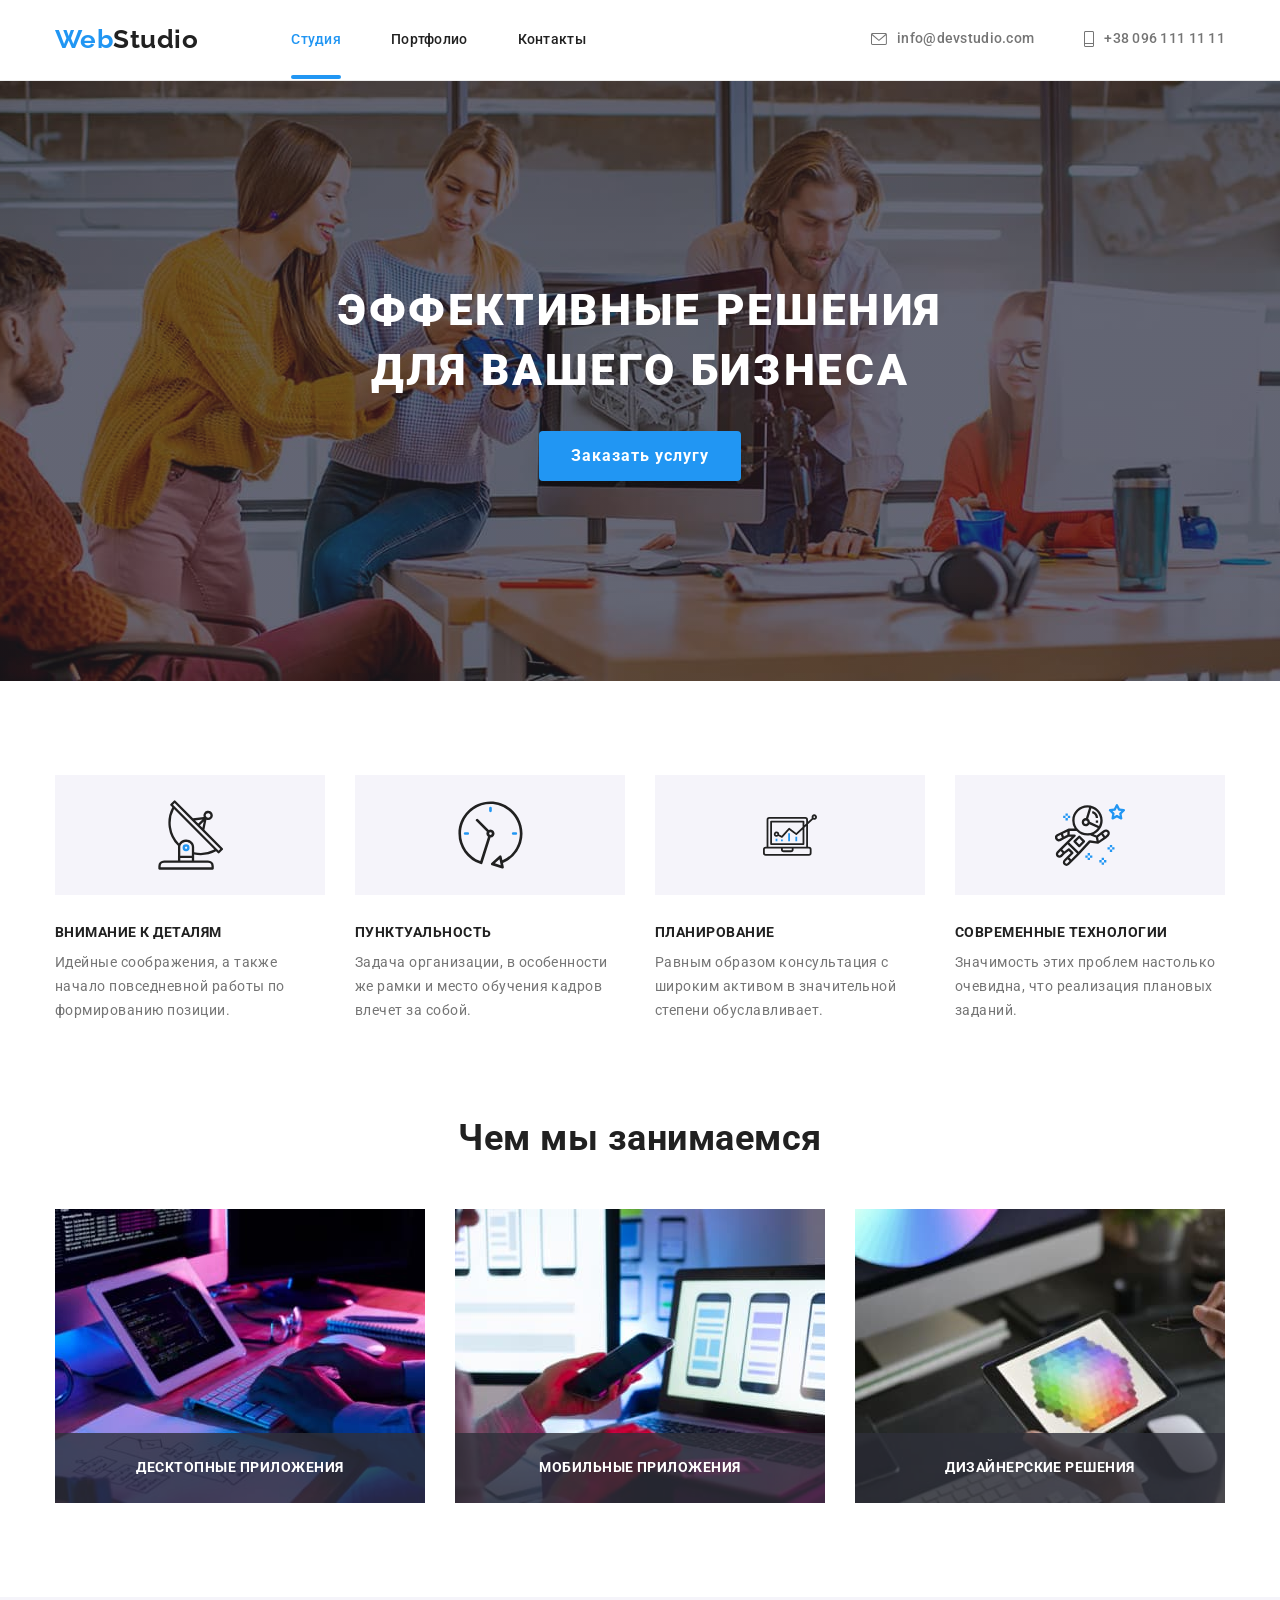
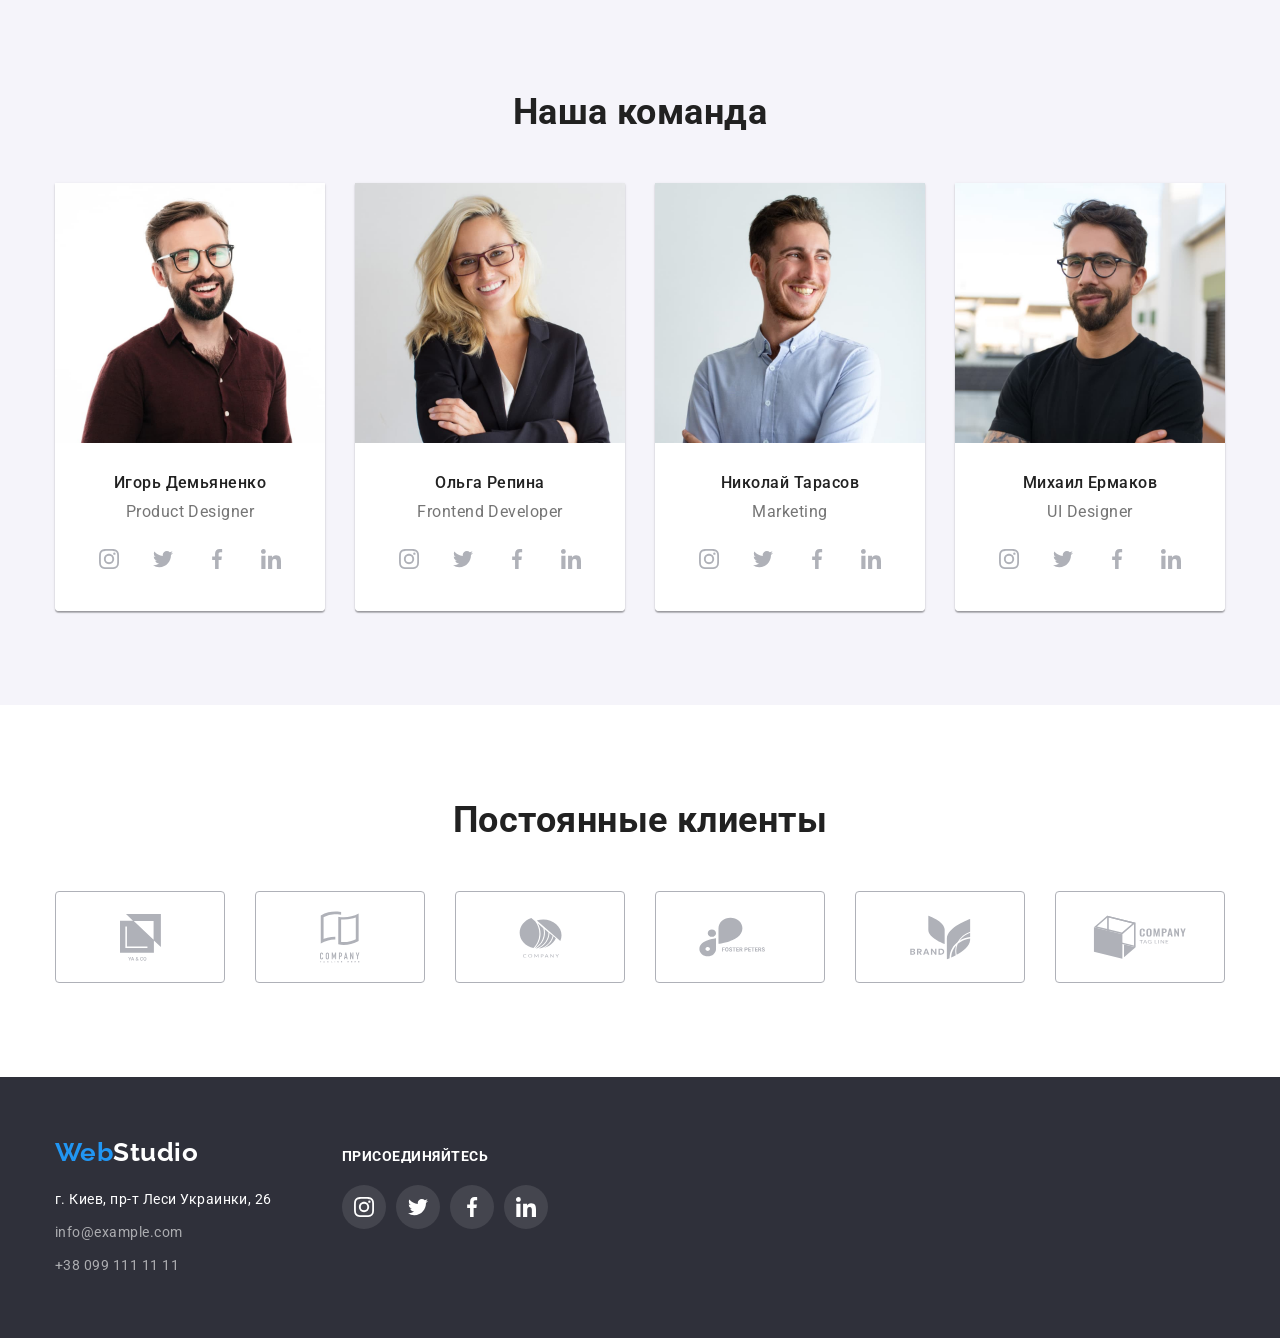
==== index.html @ 45df515e "copy" ====
<!DOCTYPE html>
<html lang="ru">

<head>
    <meta charset="UTF-8" />
    <meta http-equiv="X-UA-Compatible" content="IE=edge" />
    <meta name="viewport" content="width=device-width, initial-scale=1.0" />
    <title>Web Studio</title>
    <link rel="stylesheet" href="https://cdnjs.cloudflare.com/ajax/libs/modern-normalize/1.1.0/modern-normalize.min.css" integrity="sha512-wpPYUAdjBVSE4KJnH1VR1HeZfpl1ub8YT/NKx4PuQ5NmX2tKuGu6U/JRp5y+Y8XG2tV+wKQpNHVUX03MfMFn9Q==" crossorigin="anonymous" referrerpolicy="no-referrer"
    />
    <link href="https://fonts.googleapis.com/css2?family=Raleway:wght@700&family=Roboto:wght@400;500;700;900&display=swap" rel="stylesheet" />
    <link rel="stylesheet" href="./css/styles.css" />
</head>

<body>
    <header class="header">
        <div class="container">
            <nav class="header-site-nav">
                <a href="/" class="header-logo">
                    <spun class="logo-web">Web</spun>Studio </a>
                <ul class="list">
                    <li><a href="./index.html" class="link current">Студия</a></li>
                    <li><a href="./portfolio.html" class="link">Портфолио</a></li>
                    <li><a href="" class="link">Контакты</a></li>
                </ul>
            </nav>
            <ul class="header-contact list">
                <li class="item">
                    <a href="mailto:info@devstudio.com" class="link one">
                        <svg class="icon-envelope current-color">
                <use href="./images/symbol-defs.svg#icon-envelope"></use>
              </svg> info@devstudio.com
                    </a>
                </li>
                <li class="item">
                    <a href="tel:+380961111111" class="link">
                        <svg class="icon-vector current-color">
                <use href="./images/symbol-defs.svg#icon-vector"></use>
              </svg> +38 096 111 11 11</a>
                </li>
            </ul>
        </div>
    </header>
    <main>
        <section class="hero">
            <div class="container">
                <h1 class="hero-title">
                    Эффективные решения<br /> для вашего бизнеса
                </h1>
                <button type="button" class="hero-button button" data-modal-open>Заказать услугу</button>
            </div>
            <div class="backdrop is-hidden" data-modal>
                <div class="modal-window">
                    <button type="button" class="btn-modal" data-modal-close>
              <svg class="icon-close-black" width="18" height="18">
                <use href="./images/symbol-defs.svg#icon-close-black"></use>
              </svg>
            </button>
                </div>
            </div>
        </section>
        <section class="features section">
            <div class="container">
                <h2 class="hidden">Особенности</h2>
                <ul class="features-set list">
                    <li class="item item-antenna">
                        <div class="icon-container">
                            <svg class="icon-antenna" width="65" height="70">
                  <use href="./images/symbol-defs.svg#icon-antenna"></use>
                </svg>
                        </div>
                        <h3 class="features-title">Внимание к деталям</h3>
                        <p class="features-text">
                            Идейные соображения, а также начало повседневной работы по формированию позиции.
                        </p>
                    </li>
                    <li class="item item-clock">
                        <div class="icon-container">
                            <svg class="icon-clock" width="67" height="70">
                  <use href="./images/symbol-defs.svg#icon-clock"></use>
                </svg>
                        </div>
                        <h3 class="features-title">Пунктуальность</h3>
                        <p class="features-text">
                            Задача организации, в особенности же рамки и место обучения кадров влечет за собой.
                        </p>
                    </li>
                    <li class="item item-diagram">
                        <div class="icon-container">
                            <svg class="icon-diagram" width="70" height="54">
                  <use href="./images/symbol-defs.svg#icon-diagram"></use>
                </svg>
                        </div>
                        <h3 class="features-title">Планирование</h3>
                        <p class="features-text">
                            Равным образом консультация с широким активом в значительной степени обуславливает.
                        </p>
                    </li>
                    <li class="item item-astronaut">
                        <div class="icon-container">
                            <svg class="icon-astronaut" width="70" height="70">
                  <use href="./images/symbol-defs.svg#icon-astronaut"></use>
                </svg>
                        </div>
                        <h3 class="features-title">Современные технологии</h3>
                        <p class="features-text">
                            Значимость этих проблем настолько очевидна, что реализация плановых заданий.
                        </p>
                    </li>
                </ul>
            </div>
        </section>
        <section class="work section">
            <div class="container">
                <h2 class="work-title title">Чем мы занимаемся</h2>
                <ul class="list">
                    <li class="item">
                        <div class="image-wrapper">
                            <img src="./images/programer-working.jpg" width="370" height="294" alt="Программист разрабатывает ПО" />
                            <div class="work-text-wrapper">
                                <p class="work-text">Десктопные приложения</p>
                            </div>
                        </div>
                    </li>
                    <li class="item">
                        <div class="image-wrapper">
                            <img src="./images/developing-application-smartphones.jpg" width="370" height="294" alt="разработка интерфейса для телефона" />
                            <div class="work-text-wrapper">
                                <p class="work-text">Мобильные приложения</p>
                            </div>
                        </div>
                    </li>
                    <li class="item">
                        <div class="image-wrapper">
                            <img src="./images/web-design.jpg" width="370" height="294" alt="разработка креативного дизайна" />
                            <div class="work-text-wrapper">
                                <p class="work-text">Дизайнерские решения</p>
                            </div>
                        </div>
                    </li>
                </ul>
            </div>
        </section>
        <section class="team section">
            <div class="container">
                <h2 class="team-title title">Наша команда</h2>
                <ul class="team-set list">
                    <li class="card">
                        <img src="./images/igor-demynenko.jpg" alt="фотография Игоря Демьяненко" width="270" height="260" />
                        <div class="card-content">
                            <h3 class="team-name">Игорь Демьяненко</h3>
                            <p class="team-text" lang="en">Product Designer</p>
                            <ul class="social-links">
                                <li class="item">
                                    <a class="link" href=""><svg class="icon-instagram soc-icon">
                        <use href="./images/symbol-defs.svg#icon-instagram"></use></svg
                    ></a>
                                </li>
                                <li class="item">
                                    <a class="link" href=""><svg class="icon-twitter soc-icon">
                        <use href="./images/symbol-defs.svg#icon-twitter"></use></svg
                    ></a>
                                </li>
                                <li class="item">
                                    <a class="link" href=""><svg class="icon-facebook soc-icon">
                        <use href="./images/symbol-defs.svg#icon-facebook"></use></svg
                    ></a>
                                </li>
                                <li class="item">
                                    <a class="link" href=""><svg class="icon-linkedin soc-icon">
                        <use href="./images/symbol-defs.svg#icon-linkedin"></use></svg
                    ></a>
                                </li>
                            </ul>
                        </div>
                    </li>
                    <li class="card">
                        <img src="./images/olga-repina.jpg" alt="фотография Ольги Репиной" width="270" height="260" />
                        <div class="card-content">
                            <h3 class="team-name">Ольга Репина</h3>
                            <p class="team-text" lang="en">Frontend Developer</p>
                            <ul class="social-links">
                                <li class="item">
                                    <a class="link" href=""><svg class="icon-instagram soc-icon">
                        <use href="./images/symbol-defs.svg#icon-instagram"></use></svg
                    ></a>
                                </li>
                                <li class="item">
                                    <a class="link" href=""><svg class="icon-twitter soc-icon">
                        <use href="./images/symbol-defs.svg#icon-twitter"></use></svg
                    ></a>
                                </li>
                                <li class="item">
                                    <a class="link" href=""><svg class="icon-facebook soc-icon">
                        <use href="./images/symbol-defs.svg#icon-facebook"></use></svg
                    ></a>
                                </li>
                                <li class="item">
                                    <a class="link" href=""><svg class="icon-linkedin soc-icon">
                        <use href="./images/symbol-defs.svg#icon-linkedin"></use></svg
                    ></a>
                                </li>
                            </ul>
                        </div>
                    </li>
                    <li class="card">
                        <img src="./images/nikolay-tarasov.jpg" alt="фотография Николая Тарасова" width="270" height="260" />
                        <div class="card-content">
                            <h3 class="team-name">Николай Тарасов</h3>
                            <p class="team-text" lang="en">Marketing</p>
                            <ul class="social-links">
                                <li class="item">
                                    <a class="link" href=""><svg class="icon-instagram soc-icon">
                        <use href="./images/symbol-defs.svg#icon-instagram"></use></svg
                    ></a>
                                </li>
                                <li class="item">
                                    <a class="link" href=""><svg class="icon-twitter soc-icon">
                        <use href="./images/symbol-defs.svg#icon-twitter"></use></svg
                    ></a>
                                </li>
                                <li class="item">
                                    <a class="link" href=""><svg class="icon-facebook soc-icon">
                        <use href="./images/symbol-defs.svg#icon-facebook"></use></svg
                    ></a>
                                </li>
                                <li class="item">
                                    <a class="link" href=""><svg class="icon-linkedin soc-icon">
                        <use href="./images/symbol-defs.svg#icon-linkedin"></use></svg
                    ></a>
                                </li>
                            </ul>
                        </div>
                    </li>
                    <li class="card">
                        <img src="./images/mixail-ermakov.jpg" alt="фотография Михаила Ермакова" width="270" height="260" />
                        <div class="card-content">
                            <h3 class="team-name">Михаил Ермаков</h3>
                            <p class="team-text" lang="en">UI Designer</p>
                            <ul class="social-links">
                                <li class="item">
                                    <a class="link" href=""><svg class="icon-instagram soc-icon">
                        <use href="./images/symbol-defs.svg#icon-instagram"></use></svg
                    ></a>
                                </li>
                                <li class="item">
                                    <a class="link" href=""><svg class="icon-twitter soc-icon">
                        <use href="./images/symbol-defs.svg#icon-twitter"></use></svg
                    ></a>
                                </li>
                                <li class="item">
                                    <a class="link" href=""><svg class="icon-facebook soc-icon">
                        <use href="./images/symbol-defs.svg#icon-facebook"></use></svg
                    ></a>
                                </li>
                                <li class="item">
                                    <a class="link" href=""><svg class="icon-linkedin soc-icon">
                        <use href="./images/symbol-defs.svg#icon-linkedin"></use></svg
                    ></a>
                                </li>
                            </ul>
                        </div>
                    </li>
                </ul>
            </div>
        </section>
        <section class="clients section">
            <div class="container">
                <h2 class="clients-title title">Постоянные клиенты</h2>

                <ul class="clients-list list">
                    <li class="client">
                        <a href="" class="link">
                            <svg class="icon-union current-color" width="41" height="47">
                  <use href="./images/symbol-defs.svg#icon-union"></use>
                </svg>
                        </a>
                    </li>
                    <li class="client">
                        <a href="" class="link">
                            <svg class="icon-company1 current-color" width="40" height="52">
                  <use href="./images/symbol-defs.svg#icon-company1"></use>
                </svg>
                        </a>
                    </li>
                    <li class="client">
                        <a href="" class="link">
                            <svg class="icon-company2 current-color" width="43" height="41">
                  <use href="./images/symbol-defs.svg#icon-company2"></use>
                </svg>
                        </a>
                    </li>
                    <li class="client">
                        <a href="" class="link">
                            <svg class="icon-foster current-color" width="84" height="40">
                  <use href="./images/symbol-defs.svg#icon-foster"></use>
                </svg>
                        </a>
                    </li>
                    <li class="client">
                        <a href="" class="link">
                            <svg class="icon-brand current-color" width="63" height="45">
                  <use href="./images/symbol-defs.svg#icon-brand"></use>
                </svg>
                        </a>
                    </li>
                    <li class="client">
                        <a href="" class="link">
                            <svg class="icon-company3 current-color" width="94" height="44">
                  <use href="./images/symbol-defs.svg#icon-company3"></use>
                </svg>
                        </a>
                    </li>
                </ul>
            </div>
        </section>
    </main>
    <footer class="footer">
        <div class="container">
            <div class="address-container">
                <a href="/" class="logo">
                    <spun class="logo-web">Web</spun>Studio </a>
                <address class="footer-contact">
            <spun class="text">г. Киев, пр-т Леси Украинки, 26</spun><br />
            <a href="mailto:info@example.com" class="first link">info@example.com</a><br />
            <a href="tel:+380961111111" class="link">+38 099 111 11 11</a>
          </address>
            </div>
            <div class="social">
                <p class="social-text">присоединяйтесь</p>
                <ul class="social-links">
                    <li class="item">
                        <a class="link color" href=""><svg class="icon-instagram soc-icon">
                  <use href="./images/symbol-defs.svg#icon-instagram"></use></svg
              ></a>
                    </li>
                    <li class="item">
                        <a class="link color" href=""><svg class="icon-twitter soc-icon">
                  <use href="./images/symbol-defs.svg#icon-twitter"></use></svg
              ></a>
                    </li>
                    <li class="item">
                        <a class="link color" href=""><svg class="icon-facebook soc-icon">
                  <use href="./images/symbol-defs.svg#icon-facebook"></use></svg
              ></a>
                    </li>
                    <li class="item">
                        <a class="link color" href=""><svg class="icon-linkedin soc-icon">
                  <use href="./images/symbol-defs.svg#icon-linkedin"></use></svg
              ></a>
                    </li>
                </ul>
            </div>
        </div>
    </footer>
    <script src="./js/modal.js"></script>
</body>

</html>
---- css/styles.css ----
:root {
    --main-text-color: #757575;
    --secondary-text-color: #212121;
    --title-text-color: #212121;
    --accent-color: #2196f3;
    --button-section-bg: #f5f4fa;
    --white-active-color: #ffffff;
    --fotter-hero-bg: #2f303a;
    --card-set-gap: 30px;
}

h1,
h2,
h3,
h4,
h5,
h6 {
    color: var(--title-text-color);
    margin-top: 0;
    margin-bottom: 0;
}

p {
    margin-top: 0;
    margin-bottom: 0;
}

.hidden {
    position: absolute;
    clip: rect(0 0 0 0);
    width: 1px;
    height: 1px;
    margin: -1px;
}

img {
    display: block;
    max-width: 100%;
    height: auto;
}

body {
    color: var(--main-text-color);
    font-family: 'Roboto', sans-serif;
    letter-spacing: 0.03em;
}

.list {
    list-style: none;
    margin-top: 0;
    margin-bottom: 0;
    padding-left: 0;
}

.container {
    width: 1200px;
    padding-left: 15px;
    padding-right: 15px;
    margin: 0 auto;
}


/* ----------------MODAL WINDOW---------------------------- */

.backdrop {
    position: fixed;
    top: 0;
    left: 0;
    width: 100%;
    height: 100%;
    background-color: rgba(0, 0, 0, 0.2);
}

.backdrop.is-hidden {
    opacity: 0;
    pointer-events: none;
    transition: opacity 250ms cubic-bezier(0.4, 0, 0.2, 1);
}

.backdrop.is-hidden .modal-window {
    position: absolute;
    opacity: 0;
    top: 50%;
    left: 50%;
    transform: translate(-50%, -100%);
}

.modal-window {
    position: absolute;
    top: 50%;
    left: 50%;
    transform: translate(-50%, -50%);
    width: 528px;
    height: 581px;
    background-color: #ffffff;
    transition: opacity 250ms cubic-bezier(0.4, 0, 0.2, 1), transform 250ms cubic-bezier(0.4, 0, 0.2, 1);
}

.btn-modal {
    display: flex;
    justify-content: center;
    align-items: center;
    top: 8px;
    right: 8px;
    position: absolute;
    width: 30px;
    height: 30px;
    border-radius: 50%;
    border: 1px solid rgba(0, 0, 0, 0.1);
    background: #ffffff;
    cursor: pointer;
}


/* -----------------------END MODAL WINDOW------------------ */


/*------------- components -----------------------*/

.title {
    margin-bottom: 50px;
    font-weight: 700;
    font-size: 36px;
    line-height: 1.17;
    text-align: center;
}

.section {
    padding-top: 94px;
    padding-bottom: 94px;
}

.current-color {
    fill: currentColor;
}

.soc-icon {
    width: 20px;
    height: 20px;
    fill: currentColor;
}


/*------------ END components--------------------------- */


/* -----header----------------------------- */

.header {
    border-bottom: 1px solid #ececec;
    padding-top: 24px;
    padding-bottom: 25px;
}

.header .container {
    display: flex;
    justify-content: space-between;
    align-items: center;
}

.header-site-nav {
    display: flex;
    align-items: center;
}

.header-site-nav .list,
.header-contact.list {
    display: flex;
    align-items: center;
}

.header-site-nav .header-logo {
    color: var(--title-text-color);
    font-family: 'Raleway', sans-serif;
    font-size: 26px;
    line-height: 1.19;
    font-weight: 700;
    text-decoration: none;
    margin-right: 43px;
}

.logo-web {
    color: var(--accent-color);
}

.header-site-nav .link {
    position: relative;
    color: var(--secondary-text-color);
    font-weight: 500;
    font-size: 14px;
    line-height: 1.14;
    letter-spacing: 0.02em;
    text-decoration: none;
    margin-left: 50px;
    transition: color 250ms cubic-bezier(0.4, 0, 0.2, 1);
}

.header-site-nav .link:hover,
.header-site-nav .link:focus {
    color: var(--accent-color);
}

.header-site-nav .link.current {
    color: var(--accent-color);
}

.link.current::after {
    content: '';
    display: block;
    position: absolute;
    left: 0%;
    bottom: 0;
    width: 100%;
    height: 4px;
    background-color: #2196f3;
    border-radius: 2px;
    transform: translateY(32px);
}

.header-contact .link {
    display: flex;
    align-items: center;
    color: inherit;
    font-weight: 500;
    font-size: 14px;
    line-height: 1.14;
    letter-spacing: 0.02em;
    text-decoration: none;
    transition: color 250ms cubic-bezier(0.4, 0, 0.2, 1);
}

.header-contact .link.one {
    margin-right: 50px;
}

.header-contact .item {
    display: flex;
    align-items: center;
    color: var(--main-text-color);
}

.header-contact .link:hover,
.header-contact .link:focus {
    color: var(--accent-color);
}

.icon-envelope {
    margin-right: 10px;
    fill: currentColor;
    width: 16px;
    height: 12px;
}

.icon-vector {
    margin-right: 10px;
    fill: currentColor;
    width: 10px;
    height: 16px;
}


/* -----------------Hero----------------------------------- */

.hero {
    max-width: 1600px;
    height: 600px;
    background-color: var(--fotter-hero-bg);
    background-image: linear-gradient(rgba(47, 48, 58, 0.4), rgba(47, 48, 58, 0.4)), url('../images/hero/comands.jpg');
    background-size: cover, cover;
    background-position: center, center;
    background-repeat: no-repeat, no-repeat;
    text-align: center;
    padding-top: 200px;
    padding-bottom: 200px;
    margin: 0 auto;
}

.hero-button {
    min-width: 200px;
    padding: 10px 32px;
    box-shadow: 0px 4px 4px rgba(0, 0, 0, 0.15);
    border-radius: 4px;
    font-family: inherit;
    color: var(--white-active-color);
    font-weight: 700;
    font-size: 16px;
    line-height: 1.87;
    text-align: center;
    letter-spacing: 0.06em;
    background-color: var(--accent-color);
    transition: background-color 250ms cubic-bezier(0.4, 0, 0.2, 1);
    cursor: pointer;
    border: none;
}

.hero-button:hover {
    background-color: #188ce8;
}

.hero-title {
    font-weight: 900;
    font-size: 44px;
    line-height: 1.36;
    margin-bottom: 30px;
    letter-spacing: 0.06em;
    text-transform: uppercase;
    color: var(--white-active-color);
}


/* -----------------------Features------------------------- */

.features {
    padding-bottom: 47px;
}

.features-set {
    display: flex;
    flex-wrap: wrap;
    margin-left: calc(-1 * var(--card-set-gap));
    margin-top: calc(-1 * var(--card-set-gap));
}

.features-set .item {
    flex-basis: calc((100% - 4 * var(--card-set-gap)) / 4);
    margin-left: var(--card-set-gap);
    margin-top: var(--card-set-gap);
}

.features-set .icon-container {
    display: flex;
    justify-content: center;
    align-items: center;
    height: 120px;
    margin-bottom: 30px;
    background-color: var(--button-section-bg);
}

.features-title {
    font-weight: 700;
    font-size: 14px;
    line-height: 1.14;
    text-transform: uppercase;
    margin-bottom: 10px;
}

.features-text {
    font-size: 14px;
    line-height: 1.71;
}


/* -------------Work---------------------------------- */

.work {
    padding-top: 47px;
}

.work .list {
    display: flex;
    justify-content: space-between;
}

.image-wrapper {
    position: relative;
}

.work-text-wrapper {
    position: absolute;
    display: flex;
    align-items: center;
    left: 0px;
    bottom: 0px;
    width: 100%;
    height: 70px;
    background-color: rgba(47, 48, 58, 0.8);
}

.work-text {
    font-weight: 700;
    font-size: 14px;
    line-height: 1.14;
    text-transform: uppercase;
    width: 100%;
    color: var(--white-active-color);
    text-align: center;
}


/* -------------------------Team--------------------------- */

.team {
    text-align: center;
    background-color: var(--button-section-bg);
}

.team-set {
    display: flex;
    flex-wrap: wrap;
    margin-left: calc(-1 * var(--card-set-gap));
    margin-top: calc(-1 * var(--card-set-gap));
}

.team-set .card {
    flex-basis: calc((100% - 4 * var(--card-set-gap)) / 4);
    margin-left: var(--card-set-gap);
    margin-top: var(--card-set-gap);
    box-shadow: 0px 1px 3px rgba(0, 0, 0, 0.12), 0px 1px 1px rgba(0, 0, 0, 0.14), 0px 2px 1px rgba(0, 0, 0, 0.2);
    border-radius: 0px 0px 4px 4px;
    overflow: hidden;
}

.card-content {
    background-color: var(--white-active-color);
    padding-top: 30px;
    padding-bottom: 30px;
}

.team-name {
    font-weight: 500;
    font-size: 16px;
    line-height: 1.19;
    margin-bottom: 10px;
}

.team-text {
    font-size: 16px;
    line-height: 1.19;
}

.social-links {
    list-style: none;
    padding-left: 0;
    margin: 16px auto 0px auto;
    display: flex;
    justify-content: center;
}

.social-links .link {
    display: inline-flex;
    align-items: center;
    justify-content: center;
    text-decoration: none;
    color: #afb1b8;
    border-radius: 50%;
    width: 44px;
    height: 44px;
    transition: color 250ms cubic-bezier(0.4, 0, 0.2, 1), background-color 250ms cubic-bezier(0.4, 0, 0.2, 1);
}

.social-links .link:hover,
.social-links .link:focus {
    color: var(--white-active-color);
    background-color: var(--accent-color);
    border-radius: 50%;
}

.social-links .item:not(:last-child) {
    margin-right: 10px;
}


/* ---------------------Clients----------------------------- */

.clients-list {
    display: flex;
    flex-wrap: wrap;
    margin-left: calc(-1 * var(--card-set-gap));
    margin-top: calc(-1 * var(--card-set-gap));
}

.clients-list .client {
    flex-basis: calc((100% - 6 * var(--card-set-gap)) / 6);
    margin-left: var(--card-set-gap);
    margin-top: var(--card-set-gap);
    display: inline-flex;
    align-items: center;
    justify-content: center;
}

.clients-list .link {
    display: inline-flex;
    align-items: center;
    justify-content: center;
    border: 1px solid #afb1b8;
    border-radius: 4px;
    height: 92px;
    width: 170px;
    overflow: hidden;
    color: #afb1b8;
    transition: color 250ms cubic-bezier(0.4, 0, 0.2, 1), border 250ms cubic-bezier(0.4, 0, 0.2, 1);
}

.clients-list .link:hover,
.clients-list .link:focus {
    color: var(--accent-color);
    border: 1px solid var(--accent-color);
}


/* -------------------End CLients---------------------------- */


/*------------------Portfolio----------------------------- */

.portfolio .link {
    display: inline-block;
    text-decoration: none;
    transition: box-shadow 250ms cubic-bezier(0.4, 0, 0.2, 1);
}

.portfolio .link:hover,
.portfolio .link:focus {
    box-shadow: 0px 1px 1px rgba(0, 0, 0, 0.12), 0px 4px 4px rgba(0, 0, 0, 0.06), 1px 4px 6px rgba(0, 0, 0, 0.16);
}

.portfolio .list-button {
    display: flex;
    justify-content: center;
    margin-bottom: 50px;
}

.list-button .item:not(:first-child) {
    margin-left: 8px;
}

.portfolio-image-wrapper {
    position: relative;
    overflow: hidden;
}

.portfolio-text-wrapper {
    position: absolute;
    display: flex;
    align-items: center;
    left: 0px;
    bottom: 0px;
    width: 100%;
    height: 100%;
    padding: 63px 24px;
    font-size: 18px;
    line-height: 1.56;
    color: var(--white-active-color);
    background-color: rgba(33, 150, 243, 0.9);
    transform: translateY(100%);
    transition: transform 250ms cubic-bezier(0.4, 0, 0.2, 1);
}

.portfolio .link:hover .portfolio-text-wrapper,
.portfolio .link:focus .portfolio-text-wrapper {
    transform: translateY(0%);
}

.portfolio .list-card {
    display: flex;
    flex-wrap: wrap;
    margin-left: calc(-1 * var(--card-set-gap));
    margin-top: calc(-1 * var(--card-set-gap));
}

.list-card>.item {
    flex-basis: calc(100% / 3 - var(--card-set-gap));
    margin-left: var(--card-set-gap);
    margin-top: var(--card-set-gap);
}

.portfolio-button {
    min-width: 73px;
    padding: 6px 22px;
    color: var(--secondary-text-color);
    font-weight: 500;
    font-size: 16px;
    line-height: 1.62;
    text-align: center;
    background-color: var(--button-section-bg);
    border-radius: 4px;
    border: hidden;
    transition: box-shadow 250ms cubic-bezier(0.4, 0, 0.2, 1), color 250ms cubic-bezier(0.4, 0, 0.2, 1), background-color 250ms cubic-bezier(0.4, 0, 0.2, 1);
}

.portfolio-button:focus,
.portfolio-button:hover {
    color: var(--white-active-color);
    background-color: var(--accent-color);
    box-shadow: 0px 3px 1px rgba(0, 0, 0, 0.1), 0px 1px 2px rgba(0, 0, 0, 0.08), 0px 2px 2px rgba(0, 0, 0, 0.12);
}

.portfolio-content {
    padding: 20px 24px;
    border: 1px solid #eeeeee;
    border-top: hidden;
}

.portfolio-title {
    font-weight: 700;
    font-size: 18px;
    line-height: 2;
    letter-spacing: 0.06em;
    margin-bottom: 4px;
}

.portfolio-text {
    font-size: 16px;
    line-height: 1.87;
    color: var(--main-text-color);
}


/* ----------------------footer-------------- */

.footer {
    width: 100%;
    margin: 0 auto;
    background-color: var(--fotter-hero-bg);
    padding-top: 60px;
    padding-bottom: 60px;
    color: var(--white-active-color);
}

.footer .container {
    display: flex;
}

.footer .logo {
    display: inline-block;
    text-decoration: none;
    color: inherit;
    font-family: 'Raleway', sans-serif;
    font-size: 26px;
    line-height: 1.19;
    font-weight: 700;
    margin-bottom: 20px;
}

.footer-contact {
    font-style: normal;
    font-size: 14px;
    line-height: 1.71;
}

.footer .text {
    display: inline-block;
    margin-bottom: 9px;
}

.first.link {
    display: inline-block;
    margin-bottom: 9px;
}

.footer .link {
    color: inherit;
    opacity: 0.6;
    text-decoration: none;
    transition: color 250ms cubic-bezier(0.4, 0, 0.2, 1);
}

.footer .link:hover,
.footer .link:focus {
    color: var(--accent-color);
}

.social {
    margin-left: 70px;
    margin-top: 12px;
    color: var(--white-active-color);
}

.social-text {
    font-weight: 700;
    font-size: 14px;
    line-height: 1.14;
    text-transform: uppercase;
    margin-bottom: 20px;
}

.footer .link.color {
    opacity: 1;
    background-color: rgba(255, 255, 255, 0.1);
    transition: background-color 250ms cubic-bezier(0.4, 0, 0.2, 1);
}

.footer .link.color:hover,
.footer .link.color:focus {
    color: var(--white-active-color);
    background-color: var(--accent-color);
}
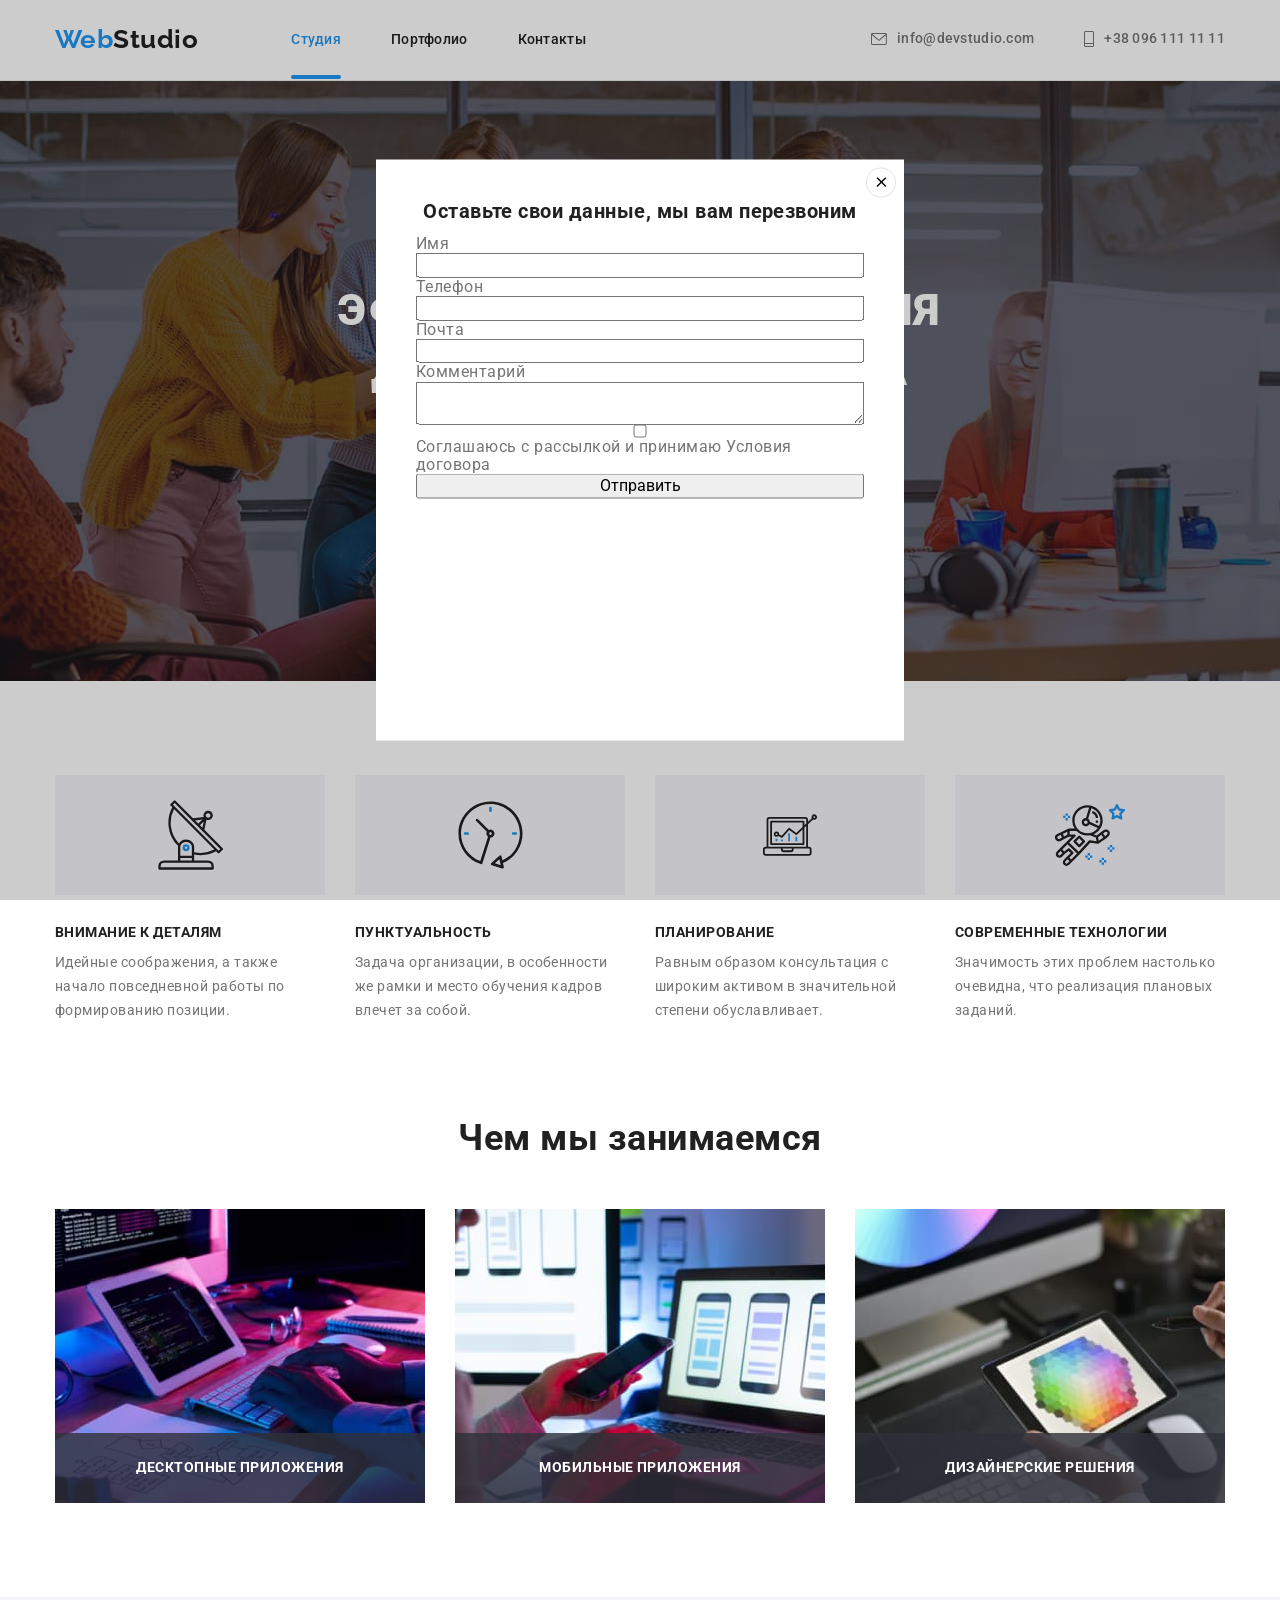
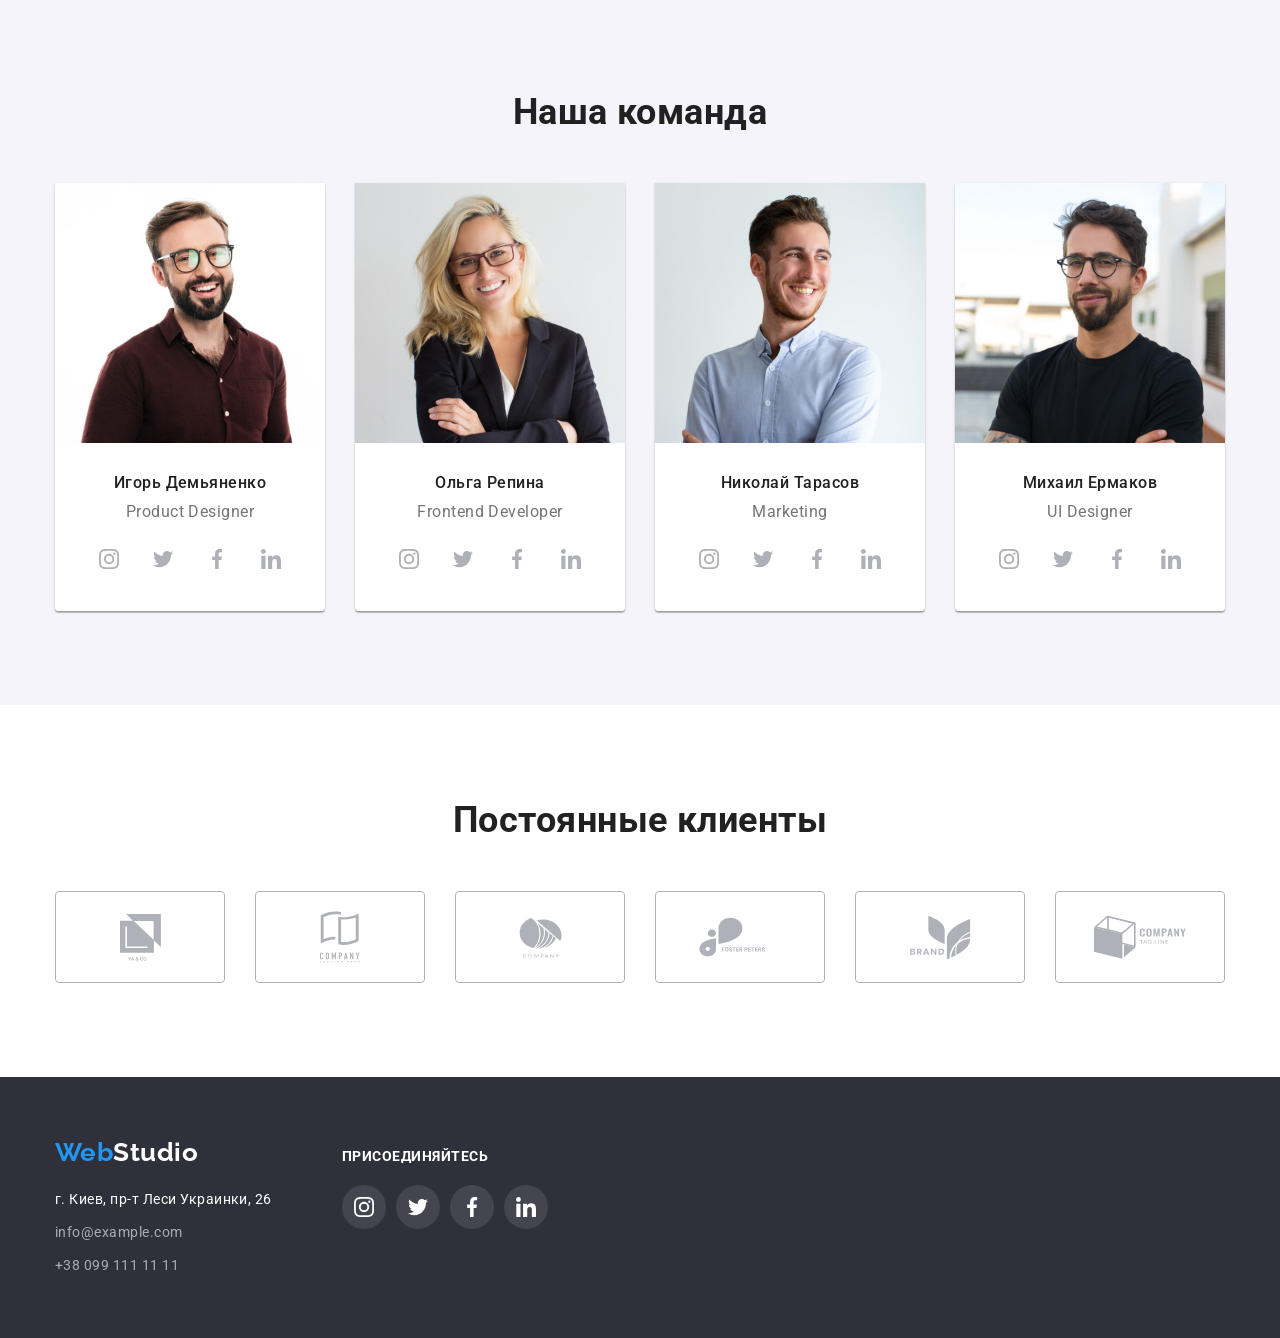
==== commit edd3168d: "form" ====
--- a/index.html
+++ b/index.html
@@ -49,15 +49,7 @@
                 </h1>
                 <button type="button" class="hero-button button" data-modal-open>Заказать услугу</button>
             </div>
-            <div class="backdrop is-hidden" data-modal>
-                <div class="modal-window">
-                    <button type="button" class="btn-modal" data-modal-close>
-              <svg class="icon-close-black" width="18" height="18">
-                <use href="./images/symbol-defs.svg#icon-close-black"></use>
-              </svg>
-            </button>
-                </div>
-            </div>
+            
         </section>
         <section class="features section">
             <div class="container">
@@ -353,7 +345,34 @@
             </div>
         </div>
     </footer>
-    <script src="./js/modal.js"></script>
+    <div class="backdrop " data-modal>
+        <div class="modal-window">
+            <button type="button" class="btn-modal" data-modal-close>
+                <svg class="icon-close-black" width="18" height="18">
+                    <use href="./images/symbol-defs.svg#icon-close-black"></use>
+                </svg>
+            </button>
+            <form class="modal-form">
+                <p class="modal-form-head">Оставьте свои данные, мы вам перезвоним</p>
+                <label class="modal-form-label" for="form-name">Имя</label>
+                <input calss="modal-form-input" type="text" name="username" id="form-name">
+                
+                <label class="modal-form-label" for="form-telephon">Телефон</label>
+                <input type="tel" name="telephon" id="form-telephon">
+                
+                <label class="modal-form-label" for="form-mail">Почта</label>
+                <input type="email" name="mail" id="form-mail">
+    
+                <label class="modal-form-label" for="form-comment">Комментарий</label>
+                <textarea type="textarea" name="comment" id="form-comment"></textarea>
+                <input type="checkbox" name="agreement" id="form-agreement">
+                <label class="modal-form-checkbox-label" for="form-agreement">Соглашаюсь с рассылкой и принимаю Условия договора</label>
+                <button type="submit">Отправить</button>
+            </form>
+        </div>
+    </div>
+</div>
+    <!-- <script src="./js/modal.js"></script> -->
 </body>
 
 </html>
--- a/css/styles.css
+++ b/css/styles.css
@@ -1,12 +1,12 @@
 :root {
-    --main-text-color: #757575;
-    --secondary-text-color: #212121;
-    --title-text-color: #212121;
-    --accent-color: #2196f3;
-    --button-section-bg: #f5f4fa;
-    --white-active-color: #ffffff;
-    --fotter-hero-bg: #2f303a;
-    --card-set-gap: 30px;
+  --main-text-color: #757575;
+  --secondary-text-color: #212121;
+  --title-text-color: #212121;
+  --accent-color: #2196f3;
+  --button-section-bg: #f5f4fa;
+  --white-active-color: #ffffff;
+  --fotter-hero-bg: #2f303a;
+  --card-set-gap: 30px;
 }
 
 h1,
@@ -15,673 +15,683 @@
 h4,
 h5,
 h6 {
-    color: var(--title-text-color);
-    margin-top: 0;
-    margin-bottom: 0;
+  color: var(--title-text-color);
+  margin-top: 0;
+  margin-bottom: 0;
 }
 
 p {
-    margin-top: 0;
-    margin-bottom: 0;
+  margin-top: 0;
+  margin-bottom: 0;
 }
 
 .hidden {
-    position: absolute;
-    clip: rect(0 0 0 0);
-    width: 1px;
-    height: 1px;
-    margin: -1px;
+  position: absolute;
+  clip: rect(0 0 0 0);
+  width: 1px;
+  height: 1px;
+  margin: -1px;
 }
 
 img {
-    display: block;
-    max-width: 100%;
-    height: auto;
+  display: block;
+  max-width: 100%;
+  height: auto;
 }
 
 body {
-    color: var(--main-text-color);
-    font-family: 'Roboto', sans-serif;
-    letter-spacing: 0.03em;
+  color: var(--main-text-color);
+  font-family: 'Roboto', sans-serif;
+  letter-spacing: 0.03em;
 }
 
 .list {
-    list-style: none;
-    margin-top: 0;
-    margin-bottom: 0;
-    padding-left: 0;
+  list-style: none;
+  margin-top: 0;
+  margin-bottom: 0;
+  padding-left: 0;
 }
 
 .container {
-    width: 1200px;
-    padding-left: 15px;
-    padding-right: 15px;
-    margin: 0 auto;
-}
-
+  width: 1200px;
+  padding-left: 15px;
+  padding-right: 15px;
+  margin: 0 auto;
+}
 
 /* ----------------MODAL WINDOW---------------------------- */
 
 .backdrop {
-    position: fixed;
-    top: 0;
-    left: 0;
-    width: 100%;
-    height: 100%;
-    background-color: rgba(0, 0, 0, 0.2);
+  position: fixed;
+  top: 0;
+  left: 0;
+  width: 100%;
+  height: 100%;
+  background-color: rgba(0, 0, 0, 0.2);
 }
 
 .backdrop.is-hidden {
-    opacity: 0;
-    pointer-events: none;
-    transition: opacity 250ms cubic-bezier(0.4, 0, 0.2, 1);
+  opacity: 0;
+  pointer-events: none;
+  transition: opacity 250ms cubic-bezier(0.4, 0, 0.2, 1);
 }
 
 .backdrop.is-hidden .modal-window {
-    position: absolute;
-    opacity: 0;
-    top: 50%;
-    left: 50%;
-    transform: translate(-50%, -100%);
+  position: absolute;
+
+  opacity: 0;
+  top: 50%;
+  left: 50%;
+  transform: translate(-50%, -100%);
 }
 
 .modal-window {
-    position: absolute;
-    top: 50%;
-    left: 50%;
-    transform: translate(-50%, -50%);
-    width: 528px;
-    height: 581px;
-    background-color: #ffffff;
-    transition: opacity 250ms cubic-bezier(0.4, 0, 0.2, 1), transform 250ms cubic-bezier(0.4, 0, 0.2, 1);
+  position: absolute;
+  top: 50%;
+  left: 50%;
+  transform: translate(-50%, -50%);
+  width: 528px;
+  height: 581px;
+  background-color: #ffffff;
+  transition: opacity 250ms cubic-bezier(0.4, 0, 0.2, 1),
+    transform 250ms cubic-bezier(0.4, 0, 0.2, 1);
 }
 
 .btn-modal {
-    display: flex;
-    justify-content: center;
-    align-items: center;
-    top: 8px;
-    right: 8px;
-    position: absolute;
-    width: 30px;
-    height: 30px;
-    border-radius: 50%;
-    border: 1px solid rgba(0, 0, 0, 0.1);
-    background: #ffffff;
-    cursor: pointer;
-}
-
+  display: flex;
+  justify-content: center;
+  align-items: center;
+  top: 8px;
+  right: 8px;
+  position: absolute;
+  width: 30px;
+  height: 30px;
+  border-radius: 50%;
+  border: 1px solid rgba(0, 0, 0, 0.1);
+  background: #ffffff;
+  cursor: pointer;
+}
+
+.modal-form {
+  display: flex;
+  flex-direction: column;
+  margin: 40px;
+}
+
+.modal-form-head {
+  font-weight: 700;
+  font-size: 20px;
+  line-height: 1.15;
+  text-align: center;
+  margin-bottom: 12px;
+  color: var(--secondary-text-color);
+}
 
 /* -----------------------END MODAL WINDOW------------------ */
 
-
 /*------------- components -----------------------*/
 
 .title {
-    margin-bottom: 50px;
-    font-weight: 700;
-    font-size: 36px;
-    line-height: 1.17;
-    text-align: center;
+  margin-bottom: 50px;
+  font-weight: 700;
+  font-size: 36px;
+  line-height: 1.17;
+  text-align: center;
 }
 
 .section {
-    padding-top: 94px;
-    padding-bottom: 94px;
+  padding-top: 94px;
+  padding-bottom: 94px;
 }
 
 .current-color {
-    fill: currentColor;
+  fill: currentColor;
 }
 
 .soc-icon {
-    width: 20px;
-    height: 20px;
-    fill: currentColor;
-}
-
+  width: 20px;
+  height: 20px;
+  fill: currentColor;
+}
 
 /*------------ END components--------------------------- */
 
-
 /* -----header----------------------------- */
 
 .header {
-    border-bottom: 1px solid #ececec;
-    padding-top: 24px;
-    padding-bottom: 25px;
+  border-bottom: 1px solid #ececec;
+  padding-top: 24px;
+  padding-bottom: 25px;
 }
 
 .header .container {
-    display: flex;
-    justify-content: space-between;
-    align-items: center;
+  display: flex;
+  justify-content: space-between;
+  align-items: center;
 }
 
 .header-site-nav {
-    display: flex;
-    align-items: center;
+  display: flex;
+  align-items: center;
 }
 
 .header-site-nav .list,
 .header-contact.list {
-    display: flex;
-    align-items: center;
+  display: flex;
+  align-items: center;
 }
 
 .header-site-nav .header-logo {
-    color: var(--title-text-color);
-    font-family: 'Raleway', sans-serif;
-    font-size: 26px;
-    line-height: 1.19;
-    font-weight: 700;
-    text-decoration: none;
-    margin-right: 43px;
+  color: var(--title-text-color);
+  font-family: 'Raleway', sans-serif;
+  font-size: 26px;
+  line-height: 1.19;
+  font-weight: 700;
+  text-decoration: none;
+  margin-right: 43px;
 }
 
 .logo-web {
-    color: var(--accent-color);
+  color: var(--accent-color);
 }
 
 .header-site-nav .link {
-    position: relative;
-    color: var(--secondary-text-color);
-    font-weight: 500;
-    font-size: 14px;
-    line-height: 1.14;
-    letter-spacing: 0.02em;
-    text-decoration: none;
-    margin-left: 50px;
-    transition: color 250ms cubic-bezier(0.4, 0, 0.2, 1);
+  position: relative;
+  color: var(--secondary-text-color);
+  font-weight: 500;
+  font-size: 14px;
+  line-height: 1.14;
+  letter-spacing: 0.02em;
+  text-decoration: none;
+  margin-left: 50px;
+  transition: color 250ms cubic-bezier(0.4, 0, 0.2, 1);
 }
 
 .header-site-nav .link:hover,
 .header-site-nav .link:focus {
-    color: var(--accent-color);
+  color: var(--accent-color);
 }
 
 .header-site-nav .link.current {
-    color: var(--accent-color);
+  color: var(--accent-color);
 }
 
 .link.current::after {
-    content: '';
-    display: block;
-    position: absolute;
-    left: 0%;
-    bottom: 0;
-    width: 100%;
-    height: 4px;
-    background-color: #2196f3;
-    border-radius: 2px;
-    transform: translateY(32px);
+  content: '';
+  display: block;
+  position: absolute;
+  left: 0%;
+  bottom: 0;
+  width: 100%;
+  height: 4px;
+  background-color: #2196f3;
+  border-radius: 2px;
+  transform: translateY(32px);
 }
 
 .header-contact .link {
-    display: flex;
-    align-items: center;
-    color: inherit;
-    font-weight: 500;
-    font-size: 14px;
-    line-height: 1.14;
-    letter-spacing: 0.02em;
-    text-decoration: none;
-    transition: color 250ms cubic-bezier(0.4, 0, 0.2, 1);
+  display: flex;
+  align-items: center;
+  color: inherit;
+  font-weight: 500;
+  font-size: 14px;
+  line-height: 1.14;
+  letter-spacing: 0.02em;
+  text-decoration: none;
+  transition: color 250ms cubic-bezier(0.4, 0, 0.2, 1);
 }
 
 .header-contact .link.one {
-    margin-right: 50px;
+  margin-right: 50px;
 }
 
 .header-contact .item {
-    display: flex;
-    align-items: center;
-    color: var(--main-text-color);
+  display: flex;
+  align-items: center;
+  color: var(--main-text-color);
 }
 
 .header-contact .link:hover,
 .header-contact .link:focus {
-    color: var(--accent-color);
+  color: var(--accent-color);
 }
 
 .icon-envelope {
-    margin-right: 10px;
-    fill: currentColor;
-    width: 16px;
-    height: 12px;
+  margin-right: 10px;
+  fill: currentColor;
+  width: 16px;
+  height: 12px;
 }
 
 .icon-vector {
-    margin-right: 10px;
-    fill: currentColor;
-    width: 10px;
-    height: 16px;
-}
-
+  margin-right: 10px;
+  fill: currentColor;
+  width: 10px;
+  height: 16px;
+}
 
 /* -----------------Hero----------------------------------- */
 
 .hero {
-    max-width: 1600px;
-    height: 600px;
-    background-color: var(--fotter-hero-bg);
-    background-image: linear-gradient(rgba(47, 48, 58, 0.4), rgba(47, 48, 58, 0.4)), url('../images/hero/comands.jpg');
-    background-size: cover, cover;
-    background-position: center, center;
-    background-repeat: no-repeat, no-repeat;
-    text-align: center;
-    padding-top: 200px;
-    padding-bottom: 200px;
-    margin: 0 auto;
+  max-width: 1600px;
+  height: 600px;
+  background-color: var(--fotter-hero-bg);
+  background-image: linear-gradient(rgba(47, 48, 58, 0.4), rgba(47, 48, 58, 0.4)),
+    url('../images/hero/comands.jpg');
+  background-size: cover, cover;
+  background-position: center, center;
+  background-repeat: no-repeat, no-repeat;
+  text-align: center;
+  padding-top: 200px;
+  padding-bottom: 200px;
+  margin: 0 auto;
 }
 
 .hero-button {
-    min-width: 200px;
-    padding: 10px 32px;
-    box-shadow: 0px 4px 4px rgba(0, 0, 0, 0.15);
-    border-radius: 4px;
-    font-family: inherit;
-    color: var(--white-active-color);
-    font-weight: 700;
-    font-size: 16px;
-    line-height: 1.87;
-    text-align: center;
-    letter-spacing: 0.06em;
-    background-color: var(--accent-color);
-    transition: background-color 250ms cubic-bezier(0.4, 0, 0.2, 1);
-    cursor: pointer;
-    border: none;
+  min-width: 200px;
+  padding: 10px 32px;
+  box-shadow: 0px 4px 4px rgba(0, 0, 0, 0.15);
+  border-radius: 4px;
+  font-family: inherit;
+  color: var(--white-active-color);
+  font-weight: 700;
+  font-size: 16px;
+  line-height: 1.87;
+  text-align: center;
+  letter-spacing: 0.06em;
+  background-color: var(--accent-color);
+  transition: background-color 250ms cubic-bezier(0.4, 0, 0.2, 1);
+  cursor: pointer;
+  border: none;
 }
 
 .hero-button:hover {
-    background-color: #188ce8;
+  background-color: #188ce8;
 }
 
 .hero-title {
-    font-weight: 900;
-    font-size: 44px;
-    line-height: 1.36;
-    margin-bottom: 30px;
-    letter-spacing: 0.06em;
-    text-transform: uppercase;
-    color: var(--white-active-color);
-}
-
+  font-weight: 900;
+  font-size: 44px;
+  line-height: 1.36;
+  margin-bottom: 30px;
+  letter-spacing: 0.06em;
+  text-transform: uppercase;
+  color: var(--white-active-color);
+}
 
 /* -----------------------Features------------------------- */
 
 .features {
-    padding-bottom: 47px;
+  padding-bottom: 47px;
 }
 
 .features-set {
-    display: flex;
-    flex-wrap: wrap;
-    margin-left: calc(-1 * var(--card-set-gap));
-    margin-top: calc(-1 * var(--card-set-gap));
+  display: flex;
+  flex-wrap: wrap;
+  margin-left: calc(-1 * var(--card-set-gap));
+  margin-top: calc(-1 * var(--card-set-gap));
 }
 
 .features-set .item {
-    flex-basis: calc((100% - 4 * var(--card-set-gap)) / 4);
-    margin-left: var(--card-set-gap);
-    margin-top: var(--card-set-gap);
+  flex-basis: calc((100% - 4 * var(--card-set-gap)) / 4);
+  margin-left: var(--card-set-gap);
+  margin-top: var(--card-set-gap);
 }
 
 .features-set .icon-container {
-    display: flex;
-    justify-content: center;
-    align-items: center;
-    height: 120px;
-    margin-bottom: 30px;
-    background-color: var(--button-section-bg);
+  display: flex;
+  justify-content: center;
+  align-items: center;
+  height: 120px;
+  margin-bottom: 30px;
+  background-color: var(--button-section-bg);
 }
 
 .features-title {
-    font-weight: 700;
-    font-size: 14px;
-    line-height: 1.14;
-    text-transform: uppercase;
-    margin-bottom: 10px;
+  font-weight: 700;
+  font-size: 14px;
+  line-height: 1.14;
+  text-transform: uppercase;
+  margin-bottom: 10px;
 }
 
 .features-text {
-    font-size: 14px;
-    line-height: 1.71;
-}
-
+  font-size: 14px;
+  line-height: 1.71;
+}
 
 /* -------------Work---------------------------------- */
 
 .work {
-    padding-top: 47px;
+  padding-top: 47px;
 }
 
 .work .list {
-    display: flex;
-    justify-content: space-between;
+  display: flex;
+  justify-content: space-between;
 }
 
 .image-wrapper {
-    position: relative;
+  position: relative;
 }
 
 .work-text-wrapper {
-    position: absolute;
-    display: flex;
-    align-items: center;
-    left: 0px;
-    bottom: 0px;
-    width: 100%;
-    height: 70px;
-    background-color: rgba(47, 48, 58, 0.8);
+  position: absolute;
+  display: flex;
+  align-items: center;
+  left: 0px;
+  bottom: 0px;
+  width: 100%;
+  height: 70px;
+  background-color: rgba(47, 48, 58, 0.8);
 }
 
 .work-text {
-    font-weight: 700;
-    font-size: 14px;
-    line-height: 1.14;
-    text-transform: uppercase;
-    width: 100%;
-    color: var(--white-active-color);
-    text-align: center;
-}
-
+  font-weight: 700;
+  font-size: 14px;
+  line-height: 1.14;
+  text-transform: uppercase;
+  width: 100%;
+  color: var(--white-active-color);
+  text-align: center;
+}
 
 /* -------------------------Team--------------------------- */
 
 .team {
-    text-align: center;
-    background-color: var(--button-section-bg);
+  text-align: center;
+  background-color: var(--button-section-bg);
 }
 
 .team-set {
-    display: flex;
-    flex-wrap: wrap;
-    margin-left: calc(-1 * var(--card-set-gap));
-    margin-top: calc(-1 * var(--card-set-gap));
+  display: flex;
+  flex-wrap: wrap;
+  margin-left: calc(-1 * var(--card-set-gap));
+  margin-top: calc(-1 * var(--card-set-gap));
 }
 
 .team-set .card {
-    flex-basis: calc((100% - 4 * var(--card-set-gap)) / 4);
-    margin-left: var(--card-set-gap);
-    margin-top: var(--card-set-gap);
-    box-shadow: 0px 1px 3px rgba(0, 0, 0, 0.12), 0px 1px 1px rgba(0, 0, 0, 0.14), 0px 2px 1px rgba(0, 0, 0, 0.2);
-    border-radius: 0px 0px 4px 4px;
-    overflow: hidden;
+  flex-basis: calc((100% - 4 * var(--card-set-gap)) / 4);
+  margin-left: var(--card-set-gap);
+  margin-top: var(--card-set-gap);
+  box-shadow: 0px 1px 3px rgba(0, 0, 0, 0.12), 0px 1px 1px rgba(0, 0, 0, 0.14),
+    0px 2px 1px rgba(0, 0, 0, 0.2);
+  border-radius: 0px 0px 4px 4px;
+  overflow: hidden;
 }
 
 .card-content {
-    background-color: var(--white-active-color);
-    padding-top: 30px;
-    padding-bottom: 30px;
+  background-color: var(--white-active-color);
+  padding-top: 30px;
+  padding-bottom: 30px;
 }
 
 .team-name {
-    font-weight: 500;
-    font-size: 16px;
-    line-height: 1.19;
-    margin-bottom: 10px;
+  font-weight: 500;
+  font-size: 16px;
+  line-height: 1.19;
+  margin-bottom: 10px;
 }
 
 .team-text {
-    font-size: 16px;
-    line-height: 1.19;
+  font-size: 16px;
+  line-height: 1.19;
 }
 
 .social-links {
-    list-style: none;
-    padding-left: 0;
-    margin: 16px auto 0px auto;
-    display: flex;
-    justify-content: center;
+  list-style: none;
+  padding-left: 0;
+  margin: 16px auto 0px auto;
+  display: flex;
+  justify-content: center;
 }
 
 .social-links .link {
-    display: inline-flex;
-    align-items: center;
-    justify-content: center;
-    text-decoration: none;
-    color: #afb1b8;
-    border-radius: 50%;
-    width: 44px;
-    height: 44px;
-    transition: color 250ms cubic-bezier(0.4, 0, 0.2, 1), background-color 250ms cubic-bezier(0.4, 0, 0.2, 1);
+  display: inline-flex;
+  align-items: center;
+  justify-content: center;
+  text-decoration: none;
+  color: #afb1b8;
+  border-radius: 50%;
+  width: 44px;
+  height: 44px;
+  transition: color 250ms cubic-bezier(0.4, 0, 0.2, 1),
+    background-color 250ms cubic-bezier(0.4, 0, 0.2, 1);
 }
 
 .social-links .link:hover,
 .social-links .link:focus {
-    color: var(--white-active-color);
-    background-color: var(--accent-color);
-    border-radius: 50%;
+  color: var(--white-active-color);
+  background-color: var(--accent-color);
+  border-radius: 50%;
 }
 
 .social-links .item:not(:last-child) {
-    margin-right: 10px;
-}
-
+  margin-right: 10px;
+}
 
 /* ---------------------Clients----------------------------- */
 
 .clients-list {
-    display: flex;
-    flex-wrap: wrap;
-    margin-left: calc(-1 * var(--card-set-gap));
-    margin-top: calc(-1 * var(--card-set-gap));
+  display: flex;
+  flex-wrap: wrap;
+  margin-left: calc(-1 * var(--card-set-gap));
+  margin-top: calc(-1 * var(--card-set-gap));
 }
 
 .clients-list .client {
-    flex-basis: calc((100% - 6 * var(--card-set-gap)) / 6);
-    margin-left: var(--card-set-gap);
-    margin-top: var(--card-set-gap);
-    display: inline-flex;
-    align-items: center;
-    justify-content: center;
+  flex-basis: calc((100% - 6 * var(--card-set-gap)) / 6);
+  margin-left: var(--card-set-gap);
+  margin-top: var(--card-set-gap);
+  display: inline-flex;
+  align-items: center;
+  justify-content: center;
 }
 
 .clients-list .link {
-    display: inline-flex;
-    align-items: center;
-    justify-content: center;
-    border: 1px solid #afb1b8;
-    border-radius: 4px;
-    height: 92px;
-    width: 170px;
-    overflow: hidden;
-    color: #afb1b8;
-    transition: color 250ms cubic-bezier(0.4, 0, 0.2, 1), border 250ms cubic-bezier(0.4, 0, 0.2, 1);
+  display: inline-flex;
+  align-items: center;
+  justify-content: center;
+  border: 1px solid #afb1b8;
+  border-radius: 4px;
+  height: 92px;
+  width: 170px;
+  overflow: hidden;
+  color: #afb1b8;
+  transition: color 250ms cubic-bezier(0.4, 0, 0.2, 1), border 250ms cubic-bezier(0.4, 0, 0.2, 1);
 }
 
 .clients-list .link:hover,
 .clients-list .link:focus {
-    color: var(--accent-color);
-    border: 1px solid var(--accent-color);
-}
-
+  color: var(--accent-color);
+  border: 1px solid var(--accent-color);
+}
 
 /* -------------------End CLients---------------------------- */
 
-
 /*------------------Portfolio----------------------------- */
 
 .portfolio .link {
-    display: inline-block;
-    text-decoration: none;
-    transition: box-shadow 250ms cubic-bezier(0.4, 0, 0.2, 1);
+  display: inline-block;
+  text-decoration: none;
+  transition: box-shadow 250ms cubic-bezier(0.4, 0, 0.2, 1);
 }
 
 .portfolio .link:hover,
 .portfolio .link:focus {
-    box-shadow: 0px 1px 1px rgba(0, 0, 0, 0.12), 0px 4px 4px rgba(0, 0, 0, 0.06), 1px 4px 6px rgba(0, 0, 0, 0.16);
+  box-shadow: 0px 1px 1px rgba(0, 0, 0, 0.12), 0px 4px 4px rgba(0, 0, 0, 0.06),
+    1px 4px 6px rgba(0, 0, 0, 0.16);
 }
 
 .portfolio .list-button {
-    display: flex;
-    justify-content: center;
-    margin-bottom: 50px;
+  display: flex;
+  justify-content: center;
+  margin-bottom: 50px;
 }
 
 .list-button .item:not(:first-child) {
-    margin-left: 8px;
+  margin-left: 8px;
 }
 
 .portfolio-image-wrapper {
-    position: relative;
-    overflow: hidden;
+  position: relative;
+  overflow: hidden;
 }
 
 .portfolio-text-wrapper {
-    position: absolute;
-    display: flex;
-    align-items: center;
-    left: 0px;
-    bottom: 0px;
-    width: 100%;
-    height: 100%;
-    padding: 63px 24px;
-    font-size: 18px;
-    line-height: 1.56;
-    color: var(--white-active-color);
-    background-color: rgba(33, 150, 243, 0.9);
-    transform: translateY(100%);
-    transition: transform 250ms cubic-bezier(0.4, 0, 0.2, 1);
+  position: absolute;
+  display: flex;
+  align-items: center;
+  left: 0px;
+  bottom: 0px;
+  width: 100%;
+  height: 100%;
+  padding: 63px 24px;
+  font-size: 18px;
+  line-height: 1.56;
+  color: var(--white-active-color);
+  background-color: rgba(33, 150, 243, 0.9);
+  transform: translateY(100%);
+  transition: transform 250ms cubic-bezier(0.4, 0, 0.2, 1);
 }
 
 .portfolio .link:hover .portfolio-text-wrapper,
 .portfolio .link:focus .portfolio-text-wrapper {
-    transform: translateY(0%);
+  transform: translateY(0%);
 }
 
 .portfolio .list-card {
-    display: flex;
-    flex-wrap: wrap;
-    margin-left: calc(-1 * var(--card-set-gap));
-    margin-top: calc(-1 * var(--card-set-gap));
-}
-
-.list-card>.item {
-    flex-basis: calc(100% / 3 - var(--card-set-gap));
-    margin-left: var(--card-set-gap);
-    margin-top: var(--card-set-gap);
+  display: flex;
+  flex-wrap: wrap;
+  margin-left: calc(-1 * var(--card-set-gap));
+  margin-top: calc(-1 * var(--card-set-gap));
+}
+
+.list-card > .item {
+  flex-basis: calc(100% / 3 - var(--card-set-gap));
+  margin-left: var(--card-set-gap);
+  margin-top: var(--card-set-gap);
 }
 
 .portfolio-button {
-    min-width: 73px;
-    padding: 6px 22px;
-    color: var(--secondary-text-color);
-    font-weight: 500;
-    font-size: 16px;
-    line-height: 1.62;
-    text-align: center;
-    background-color: var(--button-section-bg);
-    border-radius: 4px;
-    border: hidden;
-    transition: box-shadow 250ms cubic-bezier(0.4, 0, 0.2, 1), color 250ms cubic-bezier(0.4, 0, 0.2, 1), background-color 250ms cubic-bezier(0.4, 0, 0.2, 1);
+  min-width: 73px;
+  padding: 6px 22px;
+  color: var(--secondary-text-color);
+  font-weight: 500;
+  font-size: 16px;
+  line-height: 1.62;
+  text-align: center;
+  background-color: var(--button-section-bg);
+  border-radius: 4px;
+  border: hidden;
+  transition: box-shadow 250ms cubic-bezier(0.4, 0, 0.2, 1),
+    color 250ms cubic-bezier(0.4, 0, 0.2, 1), background-color 250ms cubic-bezier(0.4, 0, 0.2, 1);
 }
 
 .portfolio-button:focus,
 .portfolio-button:hover {
-    color: var(--white-active-color);
-    background-color: var(--accent-color);
-    box-shadow: 0px 3px 1px rgba(0, 0, 0, 0.1), 0px 1px 2px rgba(0, 0, 0, 0.08), 0px 2px 2px rgba(0, 0, 0, 0.12);
+  color: var(--white-active-color);
+  background-color: var(--accent-color);
+  box-shadow: 0px 3px 1px rgba(0, 0, 0, 0.1), 0px 1px 2px rgba(0, 0, 0, 0.08),
+    0px 2px 2px rgba(0, 0, 0, 0.12);
 }
 
 .portfolio-content {
-    padding: 20px 24px;
-    border: 1px solid #eeeeee;
-    border-top: hidden;
+  padding: 20px 24px;
+  border: 1px solid #eeeeee;
+  border-top: hidden;
 }
 
 .portfolio-title {
-    font-weight: 700;
-    font-size: 18px;
-    line-height: 2;
-    letter-spacing: 0.06em;
-    margin-bottom: 4px;
+  font-weight: 700;
+  font-size: 18px;
+  line-height: 2;
+  letter-spacing: 0.06em;
+  margin-bottom: 4px;
 }
 
 .portfolio-text {
-    font-size: 16px;
-    line-height: 1.87;
-    color: var(--main-text-color);
-}
-
+  font-size: 16px;
+  line-height: 1.87;
+  color: var(--main-text-color);
+}
 
 /* ----------------------footer-------------- */
 
 .footer {
-    width: 100%;
-    margin: 0 auto;
-    background-color: var(--fotter-hero-bg);
-    padding-top: 60px;
-    padding-bottom: 60px;
-    color: var(--white-active-color);
+  width: 100%;
+  margin: 0 auto;
+  background-color: var(--fotter-hero-bg);
+  padding-top: 60px;
+  padding-bottom: 60px;
+  color: var(--white-active-color);
 }
 
 .footer .container {
-    display: flex;
+  display: flex;
 }
 
 .footer .logo {
-    display: inline-block;
-    text-decoration: none;
-    color: inherit;
-    font-family: 'Raleway', sans-serif;
-    font-size: 26px;
-    line-height: 1.19;
-    font-weight: 700;
-    margin-bottom: 20px;
+  display: inline-block;
+  text-decoration: none;
+  color: inherit;
+  font-family: 'Raleway', sans-serif;
+  font-size: 26px;
+  line-height: 1.19;
+  font-weight: 700;
+  margin-bottom: 20px;
 }
 
 .footer-contact {
-    font-style: normal;
-    font-size: 14px;
-    line-height: 1.71;
+  font-style: normal;
+  font-size: 14px;
+  line-height: 1.71;
 }
 
 .footer .text {
-    display: inline-block;
-    margin-bottom: 9px;
+  display: inline-block;
+  margin-bottom: 9px;
 }
 
 .first.link {
-    display: inline-block;
-    margin-bottom: 9px;
+  display: inline-block;
+  margin-bottom: 9px;
 }
 
 .footer .link {
-    color: inherit;
-    opacity: 0.6;
-    text-decoration: none;
-    transition: color 250ms cubic-bezier(0.4, 0, 0.2, 1);
+  color: inherit;
+  opacity: 0.6;
+  text-decoration: none;
+  transition: color 250ms cubic-bezier(0.4, 0, 0.2, 1);
 }
 
 .footer .link:hover,
 .footer .link:focus {
-    color: var(--accent-color);
+  color: var(--accent-color);
 }
 
 .social {
-    margin-left: 70px;
-    margin-top: 12px;
-    color: var(--white-active-color);
+  margin-left: 70px;
+  margin-top: 12px;
+  color: var(--white-active-color);
 }
 
 .social-text {
-    font-weight: 700;
-    font-size: 14px;
-    line-height: 1.14;
-    text-transform: uppercase;
-    margin-bottom: 20px;
+  font-weight: 700;
+  font-size: 14px;
+  line-height: 1.14;
+  text-transform: uppercase;
+  margin-bottom: 20px;
 }
 
 .footer .link.color {
-    opacity: 1;
-    background-color: rgba(255, 255, 255, 0.1);
-    transition: background-color 250ms cubic-bezier(0.4, 0, 0.2, 1);
+  opacity: 1;
+  background-color: rgba(255, 255, 255, 0.1);
+  transition: background-color 250ms cubic-bezier(0.4, 0, 0.2, 1);
 }
 
 .footer .link.color:hover,
 .footer .link.color:focus {
-    color: var(--white-active-color);
-    background-color: var(--accent-color);
-}+  color: var(--white-active-color);
+  background-color: var(--accent-color);
+}
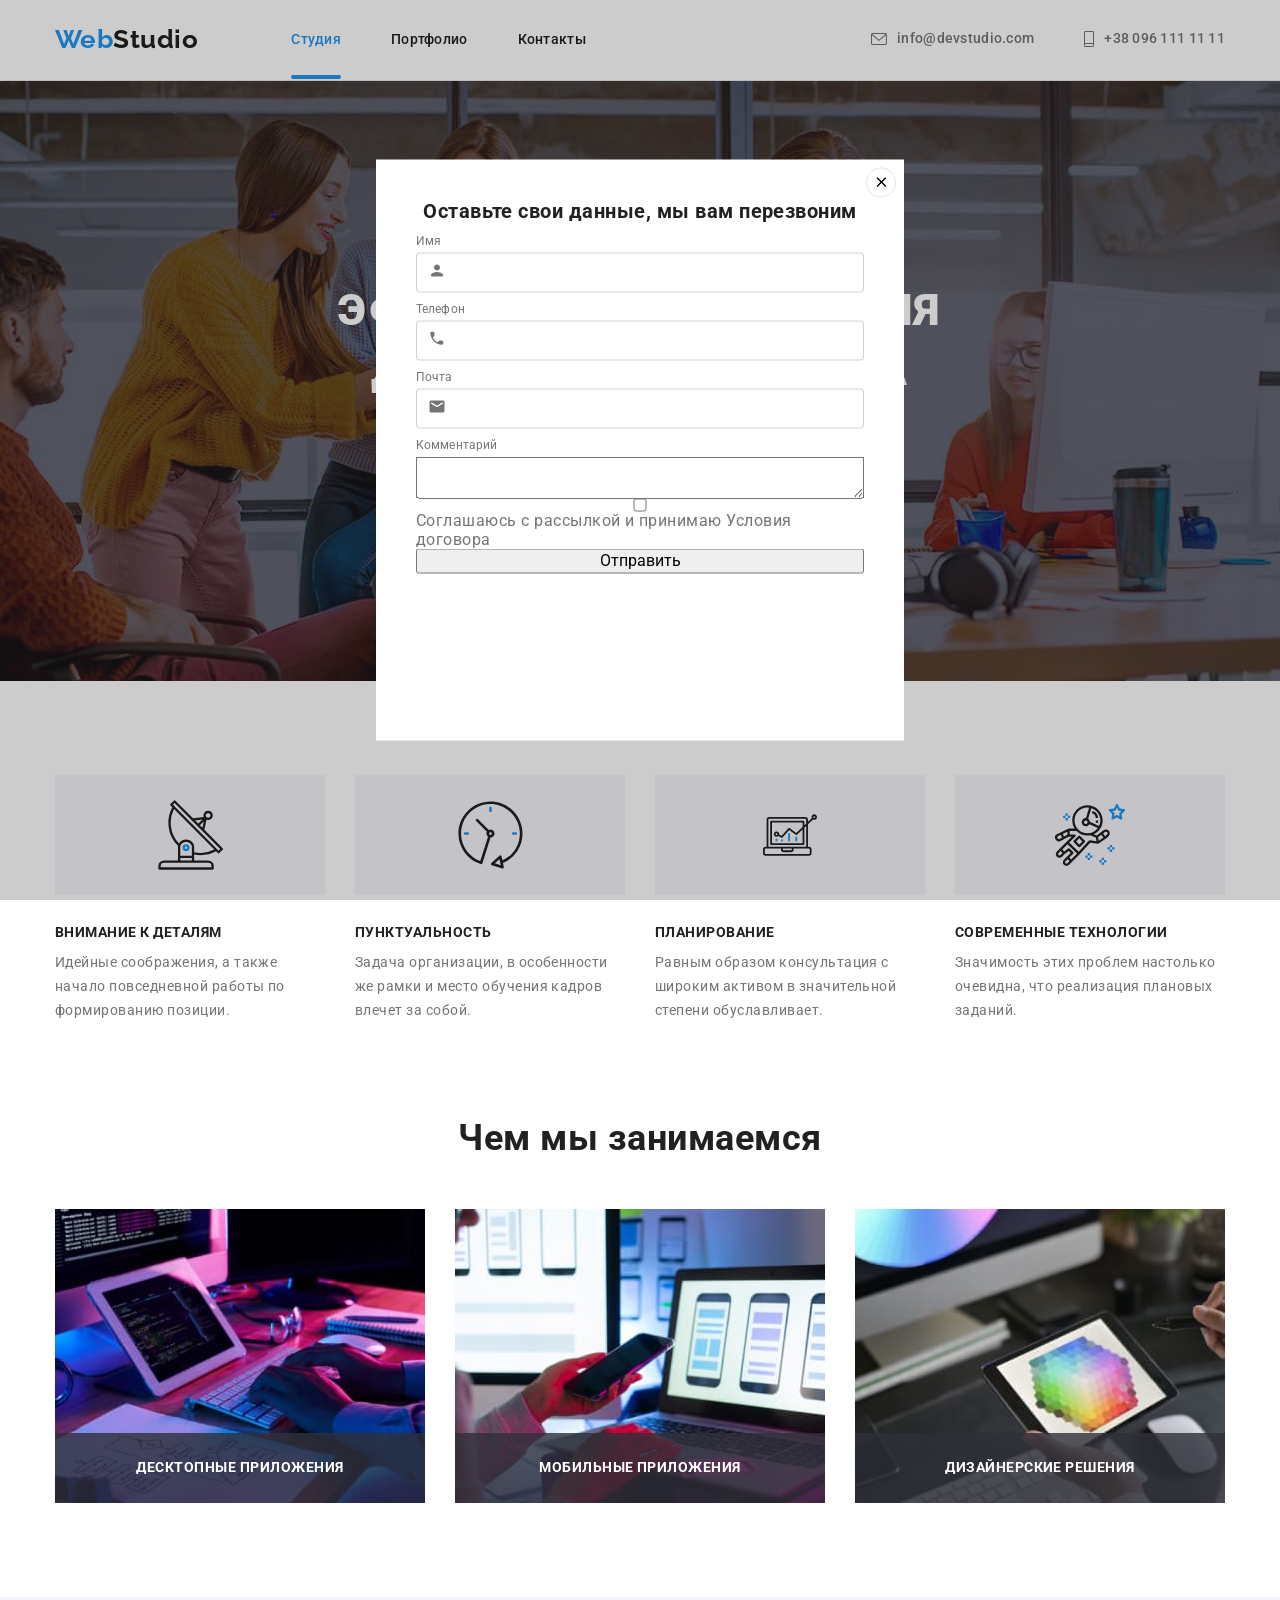
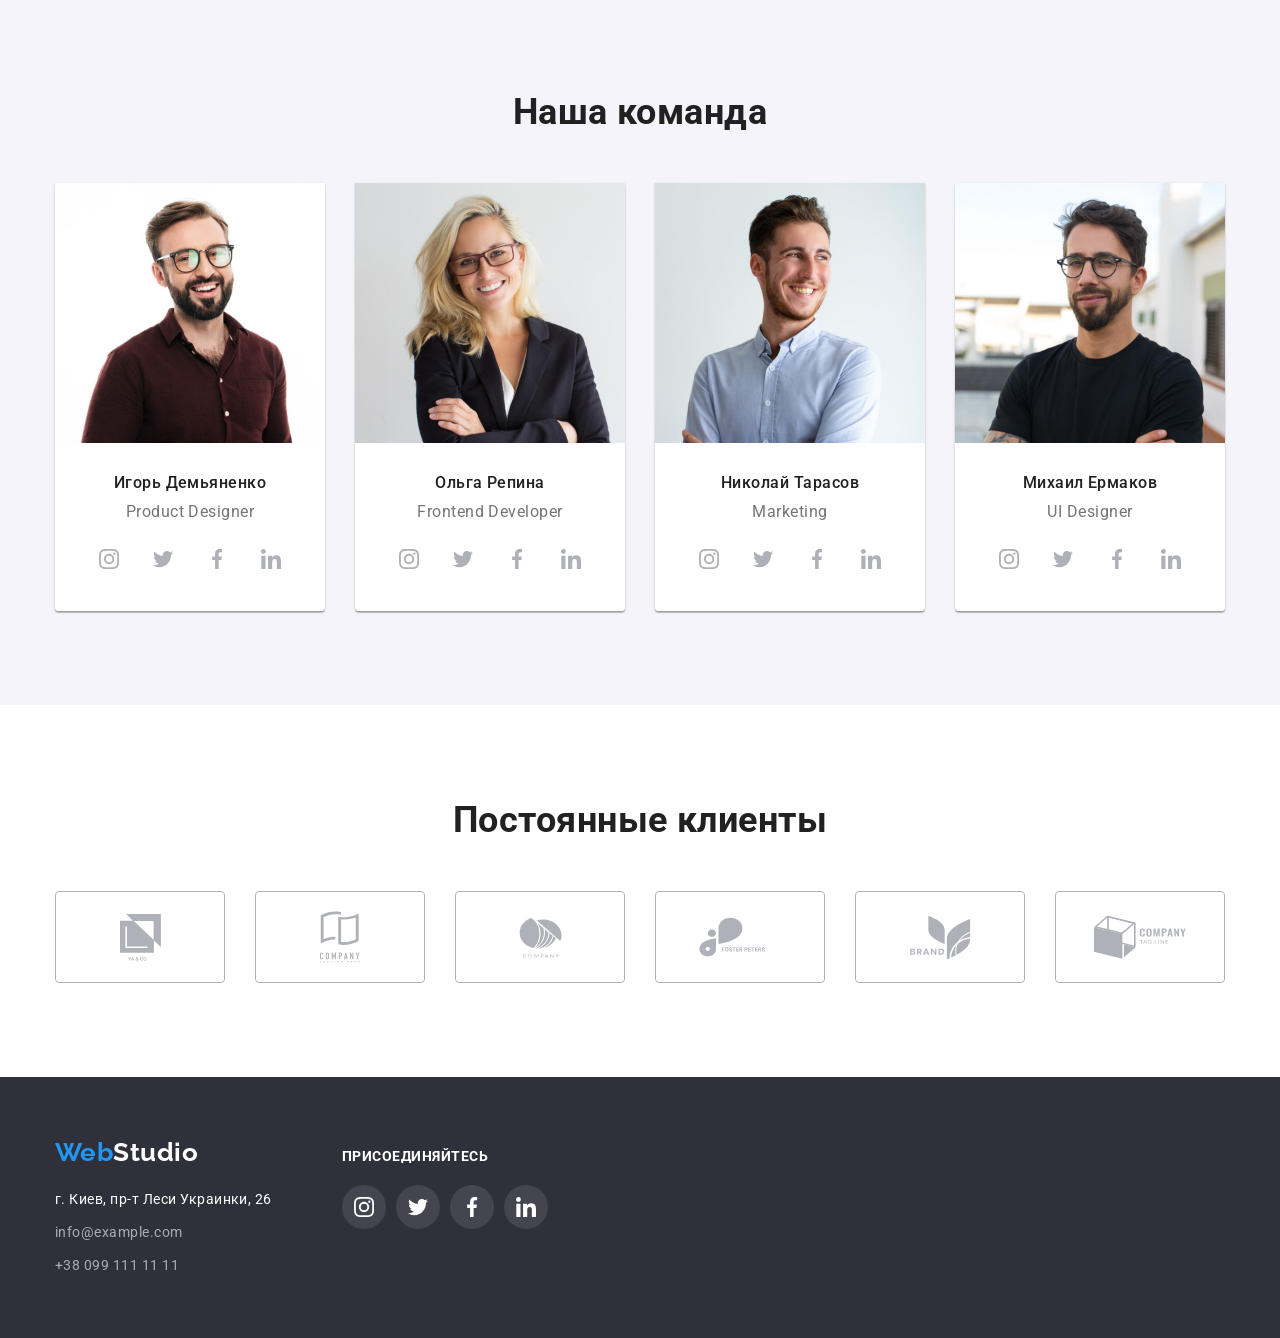
==== commit 3c5efa12: "icon is good" ====
--- a/index.html
+++ b/index.html
@@ -49,7 +49,7 @@
                 </h1>
                 <button type="button" class="hero-button button" data-modal-open>Заказать услугу</button>
             </div>
-            
+
         </section>
         <section class="features section">
             <div class="container">
@@ -354,24 +354,44 @@
             </button>
             <form class="modal-form">
                 <p class="modal-form-head">Оставьте свои данные, мы вам перезвоним</p>
+
                 <label class="modal-form-label" for="form-name">Имя</label>
-                <input calss="modal-form-input" type="text" name="username" id="form-name">
-                
+                <div class="modal-form-input-wrapper">
+                    <input class="modal-form-input" type="text" name="username" id="form-name">
+                    <svg class="icon-user modal-form-icon" width="18" height="18">
+                            <use href="./images/symbol-defs.svg#icon-user"></use>
+                        </svg>
+                </div>
+
                 <label class="modal-form-label" for="form-telephon">Телефон</label>
-                <input type="tel" name="telephon" id="form-telephon">
-                
+                <div class="modal-form-input-wrapper">
+                    <input class="modal-form-input" type="tel" name="telephon" id="form-telephon">
+                    <svg class="icon-phone modal-form-icon" width="18" height="18">
+                            <use href="./images/symbol-defs.svg#icon-phone"></use>
+                        </svg>
+                </div>
+
+
                 <label class="modal-form-label" for="form-mail">Почта</label>
-                <input type="email" name="mail" id="form-mail">
-    
+                <div class="modal-form-input-wrapper">
+                    <input class="modal-form-input" type="email" name="mail" id="form-mail">
+                    <svg class="icon-email modal-form-icon" width="18" height="18">
+                            <use href="./images/symbol-defs.svg#icon-email"></use>
+                        </svg>
+                </div>
+
+
+
                 <label class="modal-form-label" for="form-comment">Комментарий</label>
-                <textarea type="textarea" name="comment" id="form-comment"></textarea>
-                <input type="checkbox" name="agreement" id="form-agreement">
+                <textarea class="modal-form-textarea" name="comment" id="form-comment"></textarea>
+
+                <input class="modal-form-checkbox" type="checkbox" name="agreement" id="form-agreement">
                 <label class="modal-form-checkbox-label" for="form-agreement">Соглашаюсь с рассылкой и принимаю Условия договора</label>
-                <button type="submit">Отправить</button>
+                <button class="modal-form-btn" type="submit">Отправить</button>
             </form>
         </div>
     </div>
-</div>
+    </div>
     <!-- <script src="./js/modal.js"></script> -->
 </body>
 
--- a/css/styles.css
+++ b/css/styles.css
@@ -1,12 +1,12 @@
 :root {
-  --main-text-color: #757575;
-  --secondary-text-color: #212121;
-  --title-text-color: #212121;
-  --accent-color: #2196f3;
-  --button-section-bg: #f5f4fa;
-  --white-active-color: #ffffff;
-  --fotter-hero-bg: #2f303a;
-  --card-set-gap: 30px;
+    --main-text-color: #757575;
+    --secondary-text-color: #212121;
+    --title-text-color: #212121;
+    --accent-color: #2196f3;
+    --button-section-bg: #f5f4fa;
+    --white-active-color: #ffffff;
+    --fotter-hero-bg: #2f303a;
+    --card-set-gap: 30px;
 }
 
 h1,
@@ -15,683 +15,728 @@
 h4,
 h5,
 h6 {
-  color: var(--title-text-color);
-  margin-top: 0;
-  margin-bottom: 0;
+    color: var(--title-text-color);
+    margin-top: 0;
+    margin-bottom: 0;
 }
 
 p {
-  margin-top: 0;
-  margin-bottom: 0;
+    margin-top: 0;
+    margin-bottom: 0;
 }
 
 .hidden {
-  position: absolute;
-  clip: rect(0 0 0 0);
-  width: 1px;
-  height: 1px;
-  margin: -1px;
+    position: absolute;
+    clip: rect(0 0 0 0);
+    width: 1px;
+    height: 1px;
+    margin: -1px;
 }
 
 img {
-  display: block;
-  max-width: 100%;
-  height: auto;
+    display: block;
+    max-width: 100%;
+    height: auto;
 }
 
 body {
-  color: var(--main-text-color);
-  font-family: 'Roboto', sans-serif;
-  letter-spacing: 0.03em;
+    color: var(--main-text-color);
+    font-family: 'Roboto', sans-serif;
+    letter-spacing: 0.03em;
 }
 
 .list {
-  list-style: none;
-  margin-top: 0;
-  margin-bottom: 0;
-  padding-left: 0;
+    list-style: none;
+    margin-top: 0;
+    margin-bottom: 0;
+    padding-left: 0;
 }
 
 .container {
-  width: 1200px;
-  padding-left: 15px;
-  padding-right: 15px;
-  margin: 0 auto;
-}
+    width: 1200px;
+    padding-left: 15px;
+    padding-right: 15px;
+    margin: 0 auto;
+}
+
 
 /* ----------------MODAL WINDOW---------------------------- */
 
 .backdrop {
-  position: fixed;
-  top: 0;
-  left: 0;
-  width: 100%;
-  height: 100%;
-  background-color: rgba(0, 0, 0, 0.2);
+    position: fixed;
+    top: 0;
+    left: 0;
+    width: 100%;
+    height: 100%;
+    background-color: rgba(0, 0, 0, 0.2);
 }
 
 .backdrop.is-hidden {
-  opacity: 0;
-  pointer-events: none;
-  transition: opacity 250ms cubic-bezier(0.4, 0, 0.2, 1);
+    opacity: 0;
+    pointer-events: none;
+    transition: opacity 250ms cubic-bezier(0.4, 0, 0.2, 1);
 }
 
 .backdrop.is-hidden .modal-window {
-  position: absolute;
-
-  opacity: 0;
-  top: 50%;
-  left: 50%;
-  transform: translate(-50%, -100%);
+    position: absolute;
+    opacity: 0;
+    top: 50%;
+    left: 50%;
+    transform: translate(-50%, -100%);
 }
 
 .modal-window {
-  position: absolute;
-  top: 50%;
-  left: 50%;
-  transform: translate(-50%, -50%);
-  width: 528px;
-  height: 581px;
-  background-color: #ffffff;
-  transition: opacity 250ms cubic-bezier(0.4, 0, 0.2, 1),
-    transform 250ms cubic-bezier(0.4, 0, 0.2, 1);
+    position: absolute;
+    top: 50%;
+    left: 50%;
+    transform: translate(-50%, -50%);
+    width: 528px;
+    height: 581px;
+    background-color: #ffffff;
+    transition: opacity 250ms cubic-bezier(0.4, 0, 0.2, 1), transform 250ms cubic-bezier(0.4, 0, 0.2, 1);
 }
 
 .btn-modal {
-  display: flex;
-  justify-content: center;
-  align-items: center;
-  top: 8px;
-  right: 8px;
-  position: absolute;
-  width: 30px;
-  height: 30px;
-  border-radius: 50%;
-  border: 1px solid rgba(0, 0, 0, 0.1);
-  background: #ffffff;
-  cursor: pointer;
+    display: flex;
+    justify-content: center;
+    align-items: center;
+    top: 8px;
+    right: 8px;
+    position: absolute;
+    width: 30px;
+    height: 30px;
+    border-radius: 50%;
+    border: 1px solid rgba(0, 0, 0, 0.1);
+    background: #ffffff;
+    cursor: pointer;
 }
 
 .modal-form {
-  display: flex;
-  flex-direction: column;
-  margin: 40px;
+    display: flex;
+    flex-direction: column;
+    margin: 40px;
 }
 
 .modal-form-head {
-  font-weight: 700;
-  font-size: 20px;
-  line-height: 1.15;
-  text-align: center;
-  margin-bottom: 12px;
-  color: var(--secondary-text-color);
-}
+    font-weight: 700;
+    font-size: 20px;
+    line-height: 1.15;
+    text-align: center;
+    margin-bottom: 12px;
+    color: var(--secondary-text-color);
+}
+
+.modal-form-input-wrapper {
+    position: relative;
+}
+
+.modal-form-icon {
+    position: absolute;
+    display: block;
+    top: 0;
+    left: 12px;
+    transform: translateY(50%);
+    fill: currentColor;
+}
+
+.modal-form-input {
+    width: 100%;
+    height: 40px;
+    border: 1px solid rgba(33, 33, 33, 0.2);
+    border-radius: 4px;
+    margin-bottom: 10px;
+    padding-left: 42px;
+}
+
+.modal-form-input:focus {
+    outline: none;
+    border: 1px solid #2196f3;
+}
+
+.modal-form-input:focus+.modal-form-icon {
+    fill: #2196f3;
+}
+
+.modal-form-label {
+    margin-bottom: 4px;
+    font-size: 12px;
+    line-height: 1.16;
+    font-weight: 400;
+    letter-spacing: 0.01em;
+    color: #757575;
+}
+
 
 /* -----------------------END MODAL WINDOW------------------ */
 
+
 /*------------- components -----------------------*/
 
 .title {
-  margin-bottom: 50px;
-  font-weight: 700;
-  font-size: 36px;
-  line-height: 1.17;
-  text-align: center;
+    margin-bottom: 50px;
+    font-weight: 700;
+    font-size: 36px;
+    line-height: 1.17;
+    text-align: center;
 }
 
 .section {
-  padding-top: 94px;
-  padding-bottom: 94px;
+    padding-top: 94px;
+    padding-bottom: 94px;
 }
 
 .current-color {
-  fill: currentColor;
+    fill: currentColor;
 }
 
 .soc-icon {
-  width: 20px;
-  height: 20px;
-  fill: currentColor;
-}
+    width: 20px;
+    height: 20px;
+    fill: currentColor;
+}
+
 
 /*------------ END components--------------------------- */
 
+
 /* -----header----------------------------- */
 
 .header {
-  border-bottom: 1px solid #ececec;
-  padding-top: 24px;
-  padding-bottom: 25px;
+    border-bottom: 1px solid #ececec;
+    padding-top: 24px;
+    padding-bottom: 25px;
 }
 
 .header .container {
-  display: flex;
-  justify-content: space-between;
-  align-items: center;
+    display: flex;
+    justify-content: space-between;
+    align-items: center;
 }
 
 .header-site-nav {
-  display: flex;
-  align-items: center;
+    display: flex;
+    align-items: center;
 }
 
 .header-site-nav .list,
 .header-contact.list {
-  display: flex;
-  align-items: center;
+    display: flex;
+    align-items: center;
 }
 
 .header-site-nav .header-logo {
-  color: var(--title-text-color);
-  font-family: 'Raleway', sans-serif;
-  font-size: 26px;
-  line-height: 1.19;
-  font-weight: 700;
-  text-decoration: none;
-  margin-right: 43px;
+    color: var(--title-text-color);
+    font-family: 'Raleway', sans-serif;
+    font-size: 26px;
+    line-height: 1.19;
+    font-weight: 700;
+    text-decoration: none;
+    margin-right: 43px;
 }
 
 .logo-web {
-  color: var(--accent-color);
+    color: var(--accent-color);
 }
 
 .header-site-nav .link {
-  position: relative;
-  color: var(--secondary-text-color);
-  font-weight: 500;
-  font-size: 14px;
-  line-height: 1.14;
-  letter-spacing: 0.02em;
-  text-decoration: none;
-  margin-left: 50px;
-  transition: color 250ms cubic-bezier(0.4, 0, 0.2, 1);
+    position: relative;
+    color: var(--secondary-text-color);
+    font-weight: 500;
+    font-size: 14px;
+    line-height: 1.14;
+    letter-spacing: 0.02em;
+    text-decoration: none;
+    margin-left: 50px;
+    transition: color 250ms cubic-bezier(0.4, 0, 0.2, 1);
 }
 
 .header-site-nav .link:hover,
 .header-site-nav .link:focus {
-  color: var(--accent-color);
+    color: var(--accent-color);
 }
 
 .header-site-nav .link.current {
-  color: var(--accent-color);
+    color: var(--accent-color);
 }
 
 .link.current::after {
-  content: '';
-  display: block;
-  position: absolute;
-  left: 0%;
-  bottom: 0;
-  width: 100%;
-  height: 4px;
-  background-color: #2196f3;
-  border-radius: 2px;
-  transform: translateY(32px);
+    content: '';
+    display: block;
+    position: absolute;
+    left: 0%;
+    bottom: 0;
+    width: 100%;
+    height: 4px;
+    background-color: #2196f3;
+    border-radius: 2px;
+    transform: translateY(32px);
 }
 
 .header-contact .link {
-  display: flex;
-  align-items: center;
-  color: inherit;
-  font-weight: 500;
-  font-size: 14px;
-  line-height: 1.14;
-  letter-spacing: 0.02em;
-  text-decoration: none;
-  transition: color 250ms cubic-bezier(0.4, 0, 0.2, 1);
+    display: flex;
+    align-items: center;
+    color: inherit;
+    font-weight: 500;
+    font-size: 14px;
+    line-height: 1.14;
+    letter-spacing: 0.02em;
+    text-decoration: none;
+    transition: color 250ms cubic-bezier(0.4, 0, 0.2, 1);
 }
 
 .header-contact .link.one {
-  margin-right: 50px;
+    margin-right: 50px;
 }
 
 .header-contact .item {
-  display: flex;
-  align-items: center;
-  color: var(--main-text-color);
+    display: flex;
+    align-items: center;
+    color: var(--main-text-color);
 }
 
 .header-contact .link:hover,
 .header-contact .link:focus {
-  color: var(--accent-color);
+    color: var(--accent-color);
 }
 
 .icon-envelope {
-  margin-right: 10px;
-  fill: currentColor;
-  width: 16px;
-  height: 12px;
+    margin-right: 10px;
+    fill: currentColor;
+    width: 16px;
+    height: 12px;
 }
 
 .icon-vector {
-  margin-right: 10px;
-  fill: currentColor;
-  width: 10px;
-  height: 16px;
-}
+    margin-right: 10px;
+    fill: currentColor;
+    width: 10px;
+    height: 16px;
+}
+
 
 /* -----------------Hero----------------------------------- */
 
 .hero {
-  max-width: 1600px;
-  height: 600px;
-  background-color: var(--fotter-hero-bg);
-  background-image: linear-gradient(rgba(47, 48, 58, 0.4), rgba(47, 48, 58, 0.4)),
-    url('../images/hero/comands.jpg');
-  background-size: cover, cover;
-  background-position: center, center;
-  background-repeat: no-repeat, no-repeat;
-  text-align: center;
-  padding-top: 200px;
-  padding-bottom: 200px;
-  margin: 0 auto;
+    max-width: 1600px;
+    height: 600px;
+    background-color: var(--fotter-hero-bg);
+    background-image: linear-gradient(rgba(47, 48, 58, 0.4), rgba(47, 48, 58, 0.4)), url('../images/hero/comands.jpg');
+    background-size: cover, cover;
+    background-position: center, center;
+    background-repeat: no-repeat, no-repeat;
+    text-align: center;
+    padding-top: 200px;
+    padding-bottom: 200px;
+    margin: 0 auto;
 }
 
 .hero-button {
-  min-width: 200px;
-  padding: 10px 32px;
-  box-shadow: 0px 4px 4px rgba(0, 0, 0, 0.15);
-  border-radius: 4px;
-  font-family: inherit;
-  color: var(--white-active-color);
-  font-weight: 700;
-  font-size: 16px;
-  line-height: 1.87;
-  text-align: center;
-  letter-spacing: 0.06em;
-  background-color: var(--accent-color);
-  transition: background-color 250ms cubic-bezier(0.4, 0, 0.2, 1);
-  cursor: pointer;
-  border: none;
+    min-width: 200px;
+    padding: 10px 32px;
+    box-shadow: 0px 4px 4px rgba(0, 0, 0, 0.15);
+    border-radius: 4px;
+    font-family: inherit;
+    color: var(--white-active-color);
+    font-weight: 700;
+    font-size: 16px;
+    line-height: 1.87;
+    text-align: center;
+    letter-spacing: 0.06em;
+    background-color: var(--accent-color);
+    transition: background-color 250ms cubic-bezier(0.4, 0, 0.2, 1);
+    cursor: pointer;
+    border: none;
 }
 
 .hero-button:hover {
-  background-color: #188ce8;
+    background-color: #188ce8;
 }
 
 .hero-title {
-  font-weight: 900;
-  font-size: 44px;
-  line-height: 1.36;
-  margin-bottom: 30px;
-  letter-spacing: 0.06em;
-  text-transform: uppercase;
-  color: var(--white-active-color);
-}
+    font-weight: 900;
+    font-size: 44px;
+    line-height: 1.36;
+    margin-bottom: 30px;
+    letter-spacing: 0.06em;
+    text-transform: uppercase;
+    color: var(--white-active-color);
+}
+
 
 /* -----------------------Features------------------------- */
 
 .features {
-  padding-bottom: 47px;
+    padding-bottom: 47px;
 }
 
 .features-set {
-  display: flex;
-  flex-wrap: wrap;
-  margin-left: calc(-1 * var(--card-set-gap));
-  margin-top: calc(-1 * var(--card-set-gap));
+    display: flex;
+    flex-wrap: wrap;
+    margin-left: calc(-1 * var(--card-set-gap));
+    margin-top: calc(-1 * var(--card-set-gap));
 }
 
 .features-set .item {
-  flex-basis: calc((100% - 4 * var(--card-set-gap)) / 4);
-  margin-left: var(--card-set-gap);
-  margin-top: var(--card-set-gap);
+    flex-basis: calc((100% - 4 * var(--card-set-gap)) / 4);
+    margin-left: var(--card-set-gap);
+    margin-top: var(--card-set-gap);
 }
 
 .features-set .icon-container {
-  display: flex;
-  justify-content: center;
-  align-items: center;
-  height: 120px;
-  margin-bottom: 30px;
-  background-color: var(--button-section-bg);
+    display: flex;
+    justify-content: center;
+    align-items: center;
+    height: 120px;
+    margin-bottom: 30px;
+    background-color: var(--button-section-bg);
 }
 
 .features-title {
-  font-weight: 700;
-  font-size: 14px;
-  line-height: 1.14;
-  text-transform: uppercase;
-  margin-bottom: 10px;
+    font-weight: 700;
+    font-size: 14px;
+    line-height: 1.14;
+    text-transform: uppercase;
+    margin-bottom: 10px;
 }
 
 .features-text {
-  font-size: 14px;
-  line-height: 1.71;
-}
+    font-size: 14px;
+    line-height: 1.71;
+}
+
 
 /* -------------Work---------------------------------- */
 
 .work {
-  padding-top: 47px;
+    padding-top: 47px;
 }
 
 .work .list {
-  display: flex;
-  justify-content: space-between;
+    display: flex;
+    justify-content: space-between;
 }
 
 .image-wrapper {
-  position: relative;
+    position: relative;
 }
 
 .work-text-wrapper {
-  position: absolute;
-  display: flex;
-  align-items: center;
-  left: 0px;
-  bottom: 0px;
-  width: 100%;
-  height: 70px;
-  background-color: rgba(47, 48, 58, 0.8);
+    position: absolute;
+    display: flex;
+    align-items: center;
+    left: 0px;
+    bottom: 0px;
+    width: 100%;
+    height: 70px;
+    background-color: rgba(47, 48, 58, 0.8);
 }
 
 .work-text {
-  font-weight: 700;
-  font-size: 14px;
-  line-height: 1.14;
-  text-transform: uppercase;
-  width: 100%;
-  color: var(--white-active-color);
-  text-align: center;
-}
+    font-weight: 700;
+    font-size: 14px;
+    line-height: 1.14;
+    text-transform: uppercase;
+    width: 100%;
+    color: var(--white-active-color);
+    text-align: center;
+}
+
 
 /* -------------------------Team--------------------------- */
 
 .team {
-  text-align: center;
-  background-color: var(--button-section-bg);
+    text-align: center;
+    background-color: var(--button-section-bg);
 }
 
 .team-set {
-  display: flex;
-  flex-wrap: wrap;
-  margin-left: calc(-1 * var(--card-set-gap));
-  margin-top: calc(-1 * var(--card-set-gap));
+    display: flex;
+    flex-wrap: wrap;
+    margin-left: calc(-1 * var(--card-set-gap));
+    margin-top: calc(-1 * var(--card-set-gap));
 }
 
 .team-set .card {
-  flex-basis: calc((100% - 4 * var(--card-set-gap)) / 4);
-  margin-left: var(--card-set-gap);
-  margin-top: var(--card-set-gap);
-  box-shadow: 0px 1px 3px rgba(0, 0, 0, 0.12), 0px 1px 1px rgba(0, 0, 0, 0.14),
-    0px 2px 1px rgba(0, 0, 0, 0.2);
-  border-radius: 0px 0px 4px 4px;
-  overflow: hidden;
+    flex-basis: calc((100% - 4 * var(--card-set-gap)) / 4);
+    margin-left: var(--card-set-gap);
+    margin-top: var(--card-set-gap);
+    box-shadow: 0px 1px 3px rgba(0, 0, 0, 0.12), 0px 1px 1px rgba(0, 0, 0, 0.14), 0px 2px 1px rgba(0, 0, 0, 0.2);
+    border-radius: 0px 0px 4px 4px;
+    overflow: hidden;
 }
 
 .card-content {
-  background-color: var(--white-active-color);
-  padding-top: 30px;
-  padding-bottom: 30px;
+    background-color: var(--white-active-color);
+    padding-top: 30px;
+    padding-bottom: 30px;
 }
 
 .team-name {
-  font-weight: 500;
-  font-size: 16px;
-  line-height: 1.19;
-  margin-bottom: 10px;
+    font-weight: 500;
+    font-size: 16px;
+    line-height: 1.19;
+    margin-bottom: 10px;
 }
 
 .team-text {
-  font-size: 16px;
-  line-height: 1.19;
+    font-size: 16px;
+    line-height: 1.19;
 }
 
 .social-links {
-  list-style: none;
-  padding-left: 0;
-  margin: 16px auto 0px auto;
-  display: flex;
-  justify-content: center;
+    list-style: none;
+    padding-left: 0;
+    margin: 16px auto 0px auto;
+    display: flex;
+    justify-content: center;
 }
 
 .social-links .link {
-  display: inline-flex;
-  align-items: center;
-  justify-content: center;
-  text-decoration: none;
-  color: #afb1b8;
-  border-radius: 50%;
-  width: 44px;
-  height: 44px;
-  transition: color 250ms cubic-bezier(0.4, 0, 0.2, 1),
-    background-color 250ms cubic-bezier(0.4, 0, 0.2, 1);
+    display: inline-flex;
+    align-items: center;
+    justify-content: center;
+    text-decoration: none;
+    color: #afb1b8;
+    border-radius: 50%;
+    width: 44px;
+    height: 44px;
+    transition: color 250ms cubic-bezier(0.4, 0, 0.2, 1), background-color 250ms cubic-bezier(0.4, 0, 0.2, 1);
 }
 
 .social-links .link:hover,
 .social-links .link:focus {
-  color: var(--white-active-color);
-  background-color: var(--accent-color);
-  border-radius: 50%;
+    color: var(--white-active-color);
+    background-color: var(--accent-color);
+    border-radius: 50%;
 }
 
 .social-links .item:not(:last-child) {
-  margin-right: 10px;
-}
+    margin-right: 10px;
+}
+
 
 /* ---------------------Clients----------------------------- */
 
 .clients-list {
-  display: flex;
-  flex-wrap: wrap;
-  margin-left: calc(-1 * var(--card-set-gap));
-  margin-top: calc(-1 * var(--card-set-gap));
+    display: flex;
+    flex-wrap: wrap;
+    margin-left: calc(-1 * var(--card-set-gap));
+    margin-top: calc(-1 * var(--card-set-gap));
 }
 
 .clients-list .client {
-  flex-basis: calc((100% - 6 * var(--card-set-gap)) / 6);
-  margin-left: var(--card-set-gap);
-  margin-top: var(--card-set-gap);
-  display: inline-flex;
-  align-items: center;
-  justify-content: center;
+    flex-basis: calc((100% - 6 * var(--card-set-gap)) / 6);
+    margin-left: var(--card-set-gap);
+    margin-top: var(--card-set-gap);
+    display: inline-flex;
+    align-items: center;
+    justify-content: center;
 }
 
 .clients-list .link {
-  display: inline-flex;
-  align-items: center;
-  justify-content: center;
-  border: 1px solid #afb1b8;
-  border-radius: 4px;
-  height: 92px;
-  width: 170px;
-  overflow: hidden;
-  color: #afb1b8;
-  transition: color 250ms cubic-bezier(0.4, 0, 0.2, 1), border 250ms cubic-bezier(0.4, 0, 0.2, 1);
+    display: inline-flex;
+    align-items: center;
+    justify-content: center;
+    border: 1px solid #afb1b8;
+    border-radius: 4px;
+    height: 92px;
+    width: 170px;
+    overflow: hidden;
+    color: #afb1b8;
+    transition: color 250ms cubic-bezier(0.4, 0, 0.2, 1), border 250ms cubic-bezier(0.4, 0, 0.2, 1);
 }
 
 .clients-list .link:hover,
 .clients-list .link:focus {
-  color: var(--accent-color);
-  border: 1px solid var(--accent-color);
-}
+    color: var(--accent-color);
+    border: 1px solid var(--accent-color);
+}
+
 
 /* -------------------End CLients---------------------------- */
 
+
 /*------------------Portfolio----------------------------- */
 
 .portfolio .link {
-  display: inline-block;
-  text-decoration: none;
-  transition: box-shadow 250ms cubic-bezier(0.4, 0, 0.2, 1);
+    display: inline-block;
+    text-decoration: none;
+    transition: box-shadow 250ms cubic-bezier(0.4, 0, 0.2, 1);
 }
 
 .portfolio .link:hover,
 .portfolio .link:focus {
-  box-shadow: 0px 1px 1px rgba(0, 0, 0, 0.12), 0px 4px 4px rgba(0, 0, 0, 0.06),
-    1px 4px 6px rgba(0, 0, 0, 0.16);
+    box-shadow: 0px 1px 1px rgba(0, 0, 0, 0.12), 0px 4px 4px rgba(0, 0, 0, 0.06), 1px 4px 6px rgba(0, 0, 0, 0.16);
 }
 
 .portfolio .list-button {
-  display: flex;
-  justify-content: center;
-  margin-bottom: 50px;
+    display: flex;
+    justify-content: center;
+    margin-bottom: 50px;
 }
 
 .list-button .item:not(:first-child) {
-  margin-left: 8px;
+    margin-left: 8px;
 }
 
 .portfolio-image-wrapper {
-  position: relative;
-  overflow: hidden;
+    position: relative;
+    overflow: hidden;
 }
 
 .portfolio-text-wrapper {
-  position: absolute;
-  display: flex;
-  align-items: center;
-  left: 0px;
-  bottom: 0px;
-  width: 100%;
-  height: 100%;
-  padding: 63px 24px;
-  font-size: 18px;
-  line-height: 1.56;
-  color: var(--white-active-color);
-  background-color: rgba(33, 150, 243, 0.9);
-  transform: translateY(100%);
-  transition: transform 250ms cubic-bezier(0.4, 0, 0.2, 1);
+    position: absolute;
+    display: flex;
+    align-items: center;
+    left: 0px;
+    bottom: 0px;
+    width: 100%;
+    height: 100%;
+    padding: 63px 24px;
+    font-size: 18px;
+    line-height: 1.56;
+    color: var(--white-active-color);
+    background-color: rgba(33, 150, 243, 0.9);
+    transform: translateY(100%);
+    transition: transform 250ms cubic-bezier(0.4, 0, 0.2, 1);
 }
 
 .portfolio .link:hover .portfolio-text-wrapper,
 .portfolio .link:focus .portfolio-text-wrapper {
-  transform: translateY(0%);
+    transform: translateY(0%);
 }
 
 .portfolio .list-card {
-  display: flex;
-  flex-wrap: wrap;
-  margin-left: calc(-1 * var(--card-set-gap));
-  margin-top: calc(-1 * var(--card-set-gap));
-}
-
-.list-card > .item {
-  flex-basis: calc(100% / 3 - var(--card-set-gap));
-  margin-left: var(--card-set-gap);
-  margin-top: var(--card-set-gap);
+    display: flex;
+    flex-wrap: wrap;
+    margin-left: calc(-1 * var(--card-set-gap));
+    margin-top: calc(-1 * var(--card-set-gap));
+}
+
+.list-card>.item {
+    flex-basis: calc(100% / 3 - var(--card-set-gap));
+    margin-left: var(--card-set-gap);
+    margin-top: var(--card-set-gap);
 }
 
 .portfolio-button {
-  min-width: 73px;
-  padding: 6px 22px;
-  color: var(--secondary-text-color);
-  font-weight: 500;
-  font-size: 16px;
-  line-height: 1.62;
-  text-align: center;
-  background-color: var(--button-section-bg);
-  border-radius: 4px;
-  border: hidden;
-  transition: box-shadow 250ms cubic-bezier(0.4, 0, 0.2, 1),
-    color 250ms cubic-bezier(0.4, 0, 0.2, 1), background-color 250ms cubic-bezier(0.4, 0, 0.2, 1);
+    min-width: 73px;
+    padding: 6px 22px;
+    color: var(--secondary-text-color);
+    font-weight: 500;
+    font-size: 16px;
+    line-height: 1.62;
+    text-align: center;
+    background-color: var(--button-section-bg);
+    border-radius: 4px;
+    border: hidden;
+    transition: box-shadow 250ms cubic-bezier(0.4, 0, 0.2, 1), color 250ms cubic-bezier(0.4, 0, 0.2, 1), background-color 250ms cubic-bezier(0.4, 0, 0.2, 1);
 }
 
 .portfolio-button:focus,
 .portfolio-button:hover {
-  color: var(--white-active-color);
-  background-color: var(--accent-color);
-  box-shadow: 0px 3px 1px rgba(0, 0, 0, 0.1), 0px 1px 2px rgba(0, 0, 0, 0.08),
-    0px 2px 2px rgba(0, 0, 0, 0.12);
+    color: var(--white-active-color);
+    background-color: var(--accent-color);
+    box-shadow: 0px 3px 1px rgba(0, 0, 0, 0.1), 0px 1px 2px rgba(0, 0, 0, 0.08), 0px 2px 2px rgba(0, 0, 0, 0.12);
 }
 
 .portfolio-content {
-  padding: 20px 24px;
-  border: 1px solid #eeeeee;
-  border-top: hidden;
+    padding: 20px 24px;
+    border: 1px solid #eeeeee;
+    border-top: hidden;
 }
 
 .portfolio-title {
-  font-weight: 700;
-  font-size: 18px;
-  line-height: 2;
-  letter-spacing: 0.06em;
-  margin-bottom: 4px;
+    font-weight: 700;
+    font-size: 18px;
+    line-height: 2;
+    letter-spacing: 0.06em;
+    margin-bottom: 4px;
 }
 
 .portfolio-text {
-  font-size: 16px;
-  line-height: 1.87;
-  color: var(--main-text-color);
-}
+    font-size: 16px;
+    line-height: 1.87;
+    color: var(--main-text-color);
+}
+
 
 /* ----------------------footer-------------- */
 
 .footer {
-  width: 100%;
-  margin: 0 auto;
-  background-color: var(--fotter-hero-bg);
-  padding-top: 60px;
-  padding-bottom: 60px;
-  color: var(--white-active-color);
+    width: 100%;
+    margin: 0 auto;
+    background-color: var(--fotter-hero-bg);
+    padding-top: 60px;
+    padding-bottom: 60px;
+    color: var(--white-active-color);
 }
 
 .footer .container {
-  display: flex;
+    display: flex;
 }
 
 .footer .logo {
-  display: inline-block;
-  text-decoration: none;
-  color: inherit;
-  font-family: 'Raleway', sans-serif;
-  font-size: 26px;
-  line-height: 1.19;
-  font-weight: 700;
-  margin-bottom: 20px;
+    display: inline-block;
+    text-decoration: none;
+    color: inherit;
+    font-family: 'Raleway', sans-serif;
+    font-size: 26px;
+    line-height: 1.19;
+    font-weight: 700;
+    margin-bottom: 20px;
 }
 
 .footer-contact {
-  font-style: normal;
-  font-size: 14px;
-  line-height: 1.71;
+    font-style: normal;
+    font-size: 14px;
+    line-height: 1.71;
 }
 
 .footer .text {
-  display: inline-block;
-  margin-bottom: 9px;
+    display: inline-block;
+    margin-bottom: 9px;
 }
 
 .first.link {
-  display: inline-block;
-  margin-bottom: 9px;
+    display: inline-block;
+    margin-bottom: 9px;
 }
 
 .footer .link {
-  color: inherit;
-  opacity: 0.6;
-  text-decoration: none;
-  transition: color 250ms cubic-bezier(0.4, 0, 0.2, 1);
+    color: inherit;
+    opacity: 0.6;
+    text-decoration: none;
+    transition: color 250ms cubic-bezier(0.4, 0, 0.2, 1);
 }
 
 .footer .link:hover,
 .footer .link:focus {
-  color: var(--accent-color);
+    color: var(--accent-color);
 }
 
 .social {
-  margin-left: 70px;
-  margin-top: 12px;
-  color: var(--white-active-color);
+    margin-left: 70px;
+    margin-top: 12px;
+    color: var(--white-active-color);
 }
 
 .social-text {
-  font-weight: 700;
-  font-size: 14px;
-  line-height: 1.14;
-  text-transform: uppercase;
-  margin-bottom: 20px;
+    font-weight: 700;
+    font-size: 14px;
+    line-height: 1.14;
+    text-transform: uppercase;
+    margin-bottom: 20px;
 }
 
 .footer .link.color {
-  opacity: 1;
-  background-color: rgba(255, 255, 255, 0.1);
-  transition: background-color 250ms cubic-bezier(0.4, 0, 0.2, 1);
+    opacity: 1;
+    background-color: rgba(255, 255, 255, 0.1);
+    transition: background-color 250ms cubic-bezier(0.4, 0, 0.2, 1);
 }
 
 .footer .link.color:hover,
 .footer .link.color:focus {
-  color: var(--white-active-color);
-  background-color: var(--accent-color);
-}
+    color: var(--white-active-color);
+    background-color: var(--accent-color);
+}
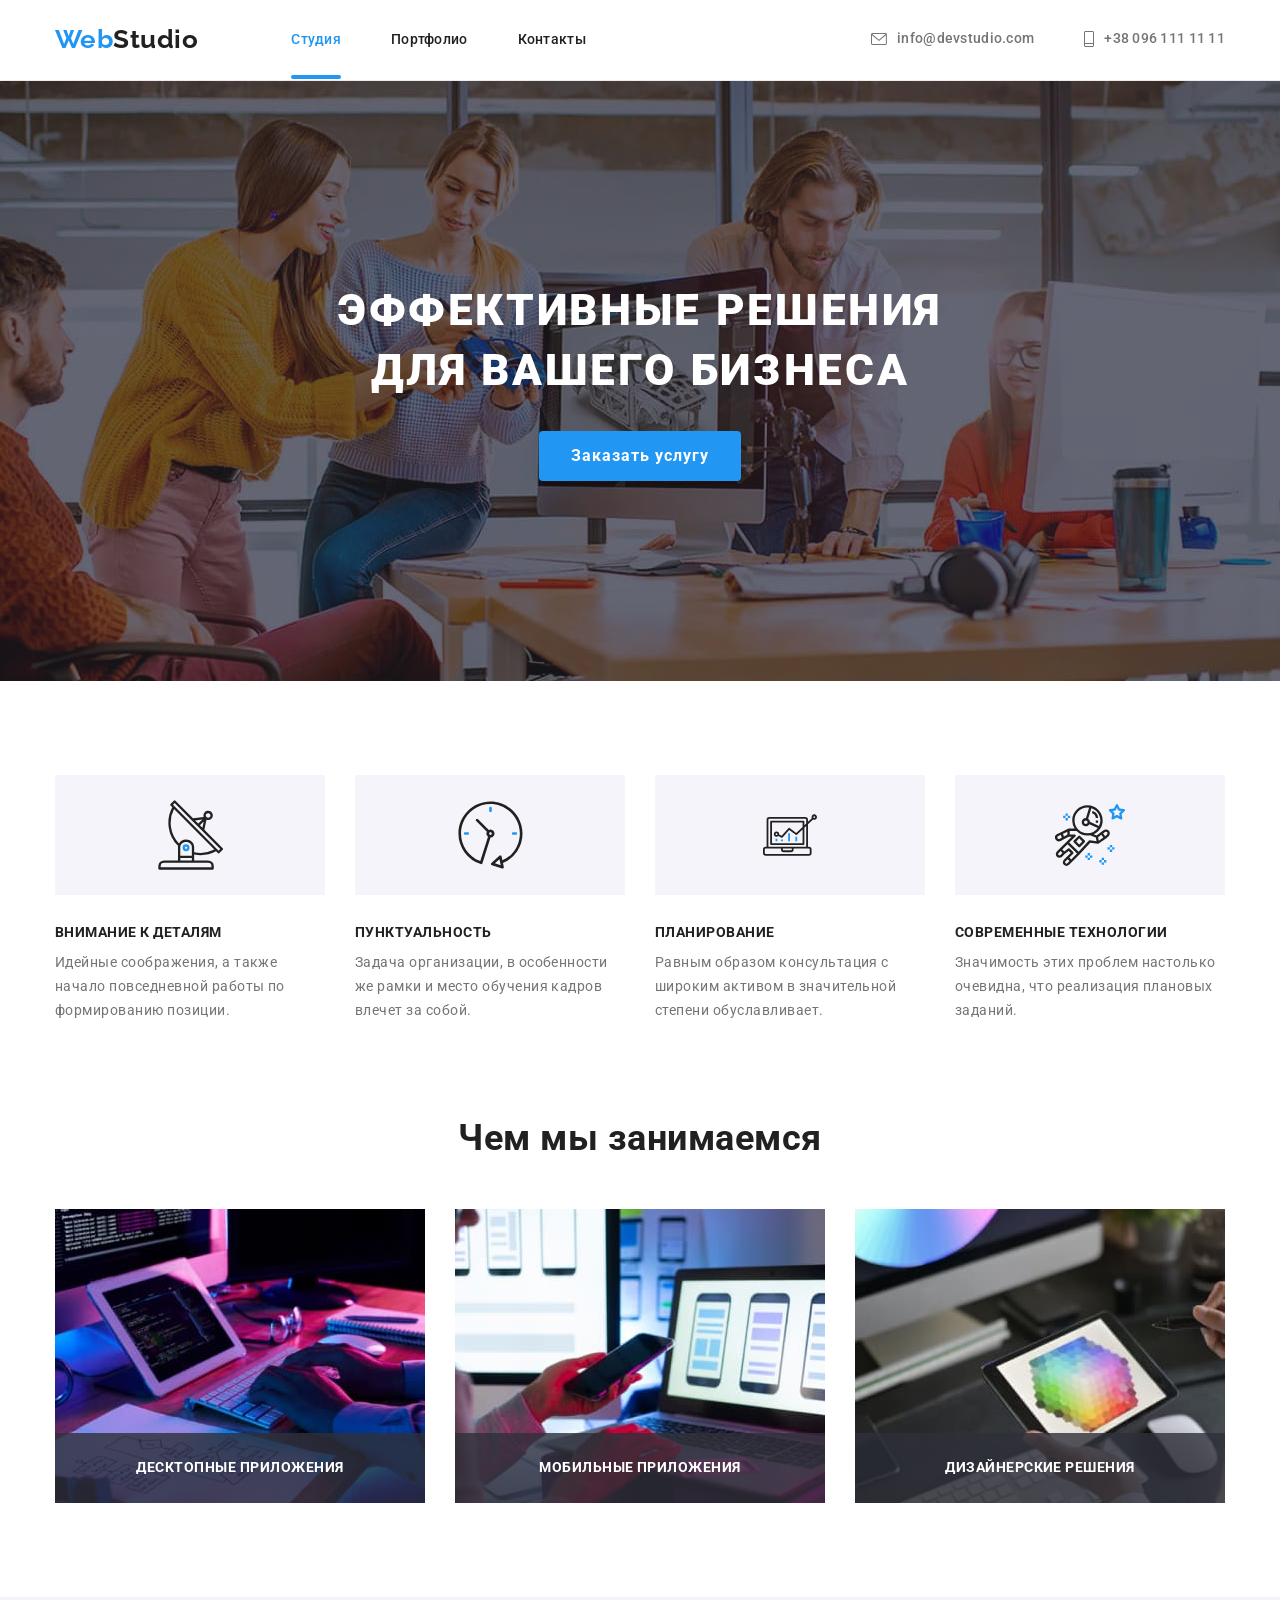
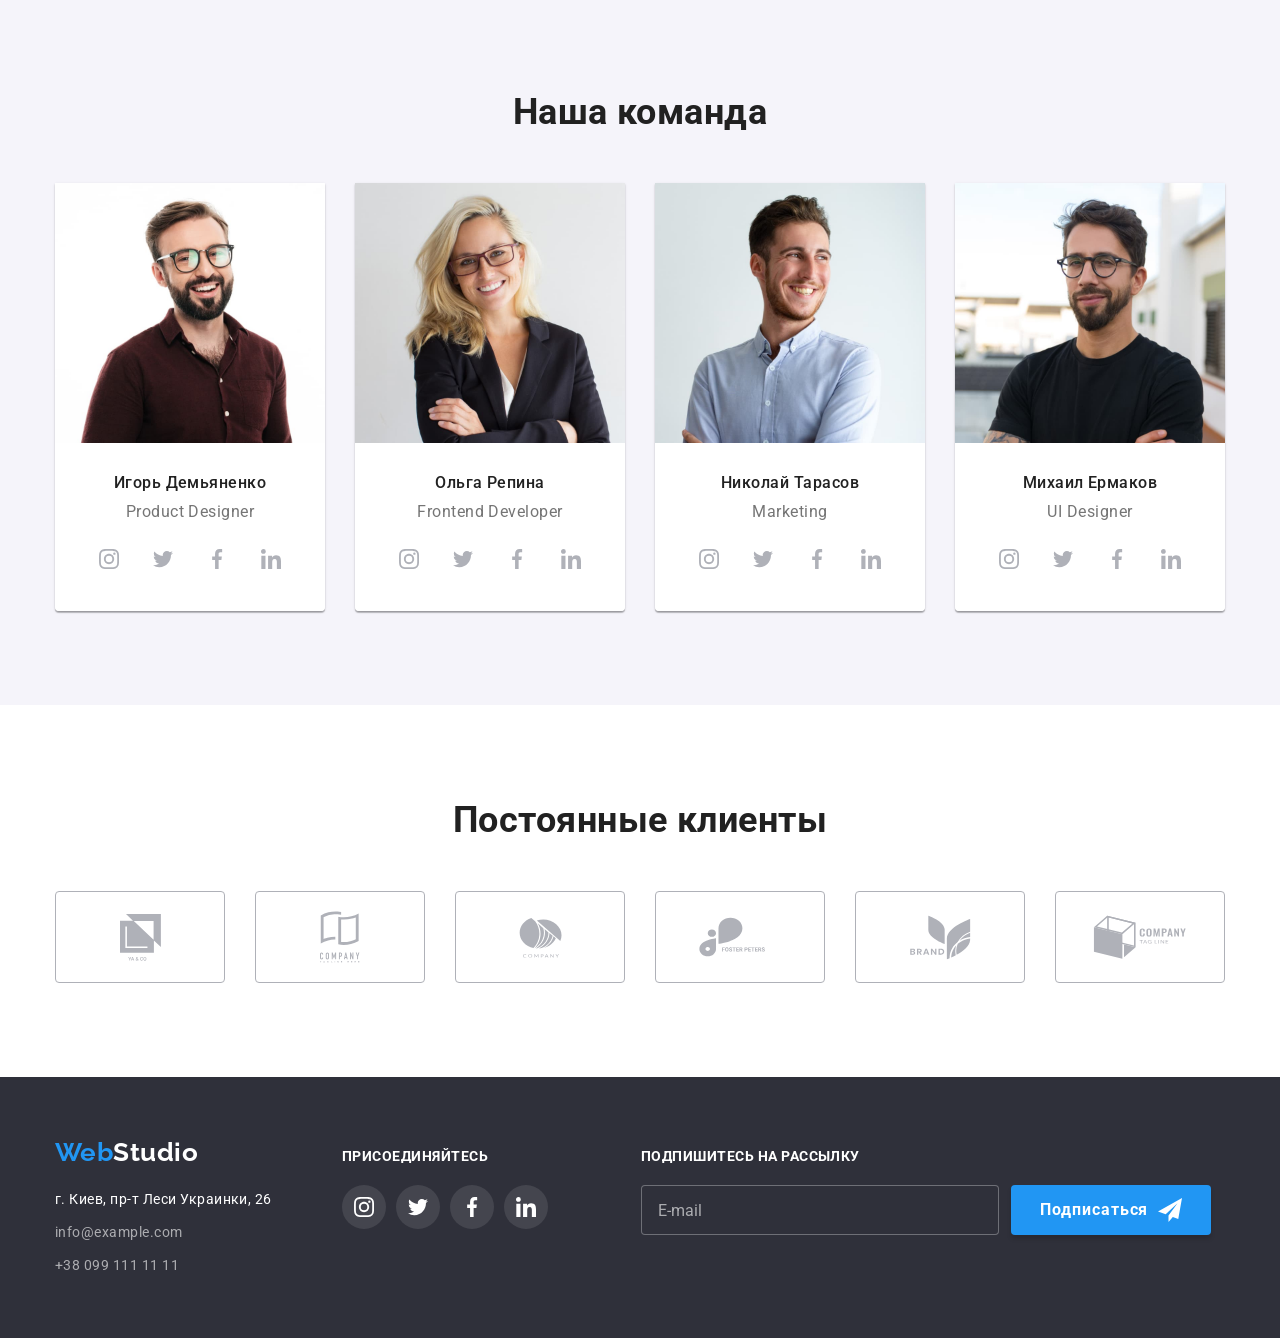
==== commit ede30d27: "end" ====
--- a/index.html
+++ b/index.html
@@ -343,9 +343,18 @@
                     </li>
                 </ul>
             </div>
+            <div class="form">
+                <p class="footer-form-head">Подпишитесь на рассылку</p>
+                <form class="footer-form" action="#">
+                    <input class="footer-form-input" type="email" name="e-mail" placeholder="E-mail">
+                    <button class="footer-form-btn" type="submit"><span>Подписаться</span><span class="footer-form-img-wrapper"><img class="footer-form-img" src="./images/icon-send.svg" width="24" height="24"></span></button>
+                </form>
+            </div>
         </div>
     </footer>
-    <div class="backdrop " data-modal>
+
+    <!-- ---------------------MODAL WINDOW -------------------------------------->
+    <div class="backdrop is-hidden" data-modal>
         <div class="modal-window">
             <button type="button" class="btn-modal" data-modal-close>
                 <svg class="icon-close-black" width="18" height="18">
@@ -357,7 +366,7 @@
 
                 <label class="modal-form-label" for="form-name">Имя</label>
                 <div class="modal-form-input-wrapper">
-                    <input class="modal-form-input" type="text" name="username" id="form-name">
+                    <input class="modal-form-input" minlength="2" type="text" name="username" id="form-name">
                     <svg class="icon-user modal-form-icon" width="18" height="18">
                             <use href="./images/symbol-defs.svg#icon-user"></use>
                         </svg>
@@ -383,16 +392,16 @@
 
 
                 <label class="modal-form-label" for="form-comment">Комментарий</label>
-                <textarea class="modal-form-textarea" name="comment" id="form-comment"></textarea>
-
-                <input class="modal-form-checkbox" type="checkbox" name="agreement" id="form-agreement">
-                <label class="modal-form-checkbox-label" for="form-agreement">Соглашаюсь с рассылкой и принимаю Условия договора</label>
+                <textarea class="modal-form-textarea" name="comment" id="form-comment" placeholder="Введите текст"></textarea>
+
+                <input class="modal-form-checkbox hidden" type="checkbox" name="agreement" id="form-agreement">
+                <label class="modal-form-checkbox-label" for="form-agreement">Соглашаюсь с рассылкой и принимаю &nbsp; <a class="modal-form-label-link" href="#">Условия договора</a></label>
                 <button class="modal-form-btn" type="submit">Отправить</button>
             </form>
         </div>
     </div>
     </div>
-    <!-- <script src="./js/modal.js"></script> -->
+    <script src="./js/modal.js"></script>
 </body>
 
 </html>
--- a/css/styles.css
+++ b/css/styles.css
@@ -1,12 +1,12 @@
 :root {
-    --main-text-color: #757575;
-    --secondary-text-color: #212121;
-    --title-text-color: #212121;
-    --accent-color: #2196f3;
-    --button-section-bg: #f5f4fa;
-    --white-active-color: #ffffff;
-    --fotter-hero-bg: #2f303a;
-    --card-set-gap: 30px;
+  --main-text-color: #757575;
+  --secondary-text-color: #212121;
+  --title-text-color: #212121;
+  --accent-color: #2196f3;
+  --button-section-bg: #f5f4fa;
+  --white-active-color: #ffffff;
+  --fotter-hero-bg: #2f303a;
+  --card-set-gap: 30px;
 }
 
 h1,
@@ -15,728 +15,865 @@
 h4,
 h5,
 h6 {
-    color: var(--title-text-color);
-    margin-top: 0;
-    margin-bottom: 0;
+  color: var(--title-text-color);
+  margin-top: 0;
+  margin-bottom: 0;
 }
 
 p {
-    margin-top: 0;
-    margin-bottom: 0;
+  margin-top: 0;
+  margin-bottom: 0;
 }
 
 .hidden {
-    position: absolute;
-    clip: rect(0 0 0 0);
-    width: 1px;
-    height: 1px;
-    margin: -1px;
+  position: absolute;
+  clip: rect(0 0 0 0);
+  width: 1px;
+  height: 1px;
+  margin: -1px;
+  overflow: hidden;
 }
 
 img {
-    display: block;
-    max-width: 100%;
-    height: auto;
+  display: block;
+  max-width: 100%;
+  height: auto;
 }
 
 body {
-    color: var(--main-text-color);
-    font-family: 'Roboto', sans-serif;
-    letter-spacing: 0.03em;
+  color: var(--main-text-color);
+  font-family: 'Roboto', sans-serif;
+  letter-spacing: 0.03em;
 }
 
 .list {
-    list-style: none;
-    margin-top: 0;
-    margin-bottom: 0;
-    padding-left: 0;
+  list-style: none;
+  margin-top: 0;
+  margin-bottom: 0;
+  padding-left: 0;
 }
 
 .container {
-    width: 1200px;
-    padding-left: 15px;
-    padding-right: 15px;
-    margin: 0 auto;
-}
-
+  width: 1200px;
+  padding-left: 15px;
+  padding-right: 15px;
+  margin: 0 auto;
+}
 
 /* ----------------MODAL WINDOW---------------------------- */
 
 .backdrop {
-    position: fixed;
-    top: 0;
-    left: 0;
-    width: 100%;
-    height: 100%;
-    background-color: rgba(0, 0, 0, 0.2);
+  position: fixed;
+  top: 0;
+  left: 0;
+  width: 100%;
+  height: 100%;
+  background-color: rgba(0, 0, 0, 0.2);
 }
 
 .backdrop.is-hidden {
-    opacity: 0;
-    pointer-events: none;
-    transition: opacity 250ms cubic-bezier(0.4, 0, 0.2, 1);
+  opacity: 0;
+  pointer-events: none;
+  transition: opacity 250ms cubic-bezier(0.4, 0, 0.2, 1);
 }
 
 .backdrop.is-hidden .modal-window {
-    position: absolute;
-    opacity: 0;
-    top: 50%;
-    left: 50%;
-    transform: translate(-50%, -100%);
+  position: absolute;
+  opacity: 0;
+  top: 50%;
+  left: 50%;
+  transform: translate(-50%, -100%);
 }
 
 .modal-window {
-    position: absolute;
-    top: 50%;
-    left: 50%;
-    transform: translate(-50%, -50%);
-    width: 528px;
-    height: 581px;
-    background-color: #ffffff;
-    transition: opacity 250ms cubic-bezier(0.4, 0, 0.2, 1), transform 250ms cubic-bezier(0.4, 0, 0.2, 1);
+  position: absolute;
+  top: 50%;
+  left: 50%;
+  transform: translate(-50%, -50%);
+  width: 528px;
+  height: 581px;
+  background-color: #ffffff;
+  transition: opacity 250ms cubic-bezier(0.4, 0, 0.2, 1),
+    transform 250ms cubic-bezier(0.4, 0, 0.2, 1);
 }
 
 .btn-modal {
-    display: flex;
-    justify-content: center;
-    align-items: center;
-    top: 8px;
-    right: 8px;
-    position: absolute;
-    width: 30px;
-    height: 30px;
-    border-radius: 50%;
-    border: 1px solid rgba(0, 0, 0, 0.1);
-    background: #ffffff;
-    cursor: pointer;
+  display: flex;
+  justify-content: center;
+  align-items: center;
+  top: 8px;
+  right: 8px;
+  position: absolute;
+  width: 30px;
+  height: 30px;
+  border-radius: 50%;
+  border: 1px solid rgba(0, 0, 0, 0.1);
+  background: #ffffff;
+  cursor: pointer;
 }
 
 .modal-form {
-    display: flex;
-    flex-direction: column;
-    margin: 40px;
+  display: flex;
+  flex-direction: column;
+  margin: 40px;
 }
 
 .modal-form-head {
-    font-weight: 700;
-    font-size: 20px;
-    line-height: 1.15;
-    text-align: center;
-    margin-bottom: 12px;
-    color: var(--secondary-text-color);
+  font-weight: 700;
+  font-size: 20px;
+  line-height: 1.15;
+  text-align: center;
+  margin-bottom: 12px;
+  color: var(--secondary-text-color);
 }
 
 .modal-form-input-wrapper {
-    position: relative;
+  position: relative;
 }
 
 .modal-form-icon {
-    position: absolute;
-    display: block;
-    top: 0;
-    left: 12px;
-    transform: translateY(50%);
-    fill: currentColor;
+  position: absolute;
+  display: block;
+  top: 0;
+  left: 12px;
+  transform: translateY(50%);
+  transition: fill 250ms cubic-bezier(0.4, 0, 0.2, 1);
 }
 
 .modal-form-input {
-    width: 100%;
-    height: 40px;
-    border: 1px solid rgba(33, 33, 33, 0.2);
-    border-radius: 4px;
-    margin-bottom: 10px;
-    padding-left: 42px;
+  width: 100%;
+  height: 40px;
+  border: 1px solid rgba(33, 33, 33, 0.2);
+  border-radius: 4px;
+  margin-bottom: 10px;
+  padding-left: 42px;
+  transition: border 250ms cubic-bezier(0.4, 0, 0.2, 1);
 }
 
 .modal-form-input:focus {
-    outline: none;
-    border: 1px solid #2196f3;
-}
-
-.modal-form-input:focus+.modal-form-icon {
-    fill: #2196f3;
+  outline: none;
+  border: 1px solid #2196f3;
+}
+
+.modal-form-input:focus + .modal-form-icon {
+  fill: #2196f3;
 }
 
 .modal-form-label {
-    margin-bottom: 4px;
-    font-size: 12px;
-    line-height: 1.16;
-    font-weight: 400;
-    letter-spacing: 0.01em;
-    color: #757575;
-}
-
+  margin-bottom: 4px;
+  font-size: 12px;
+  line-height: 1.16;
+  font-weight: 400;
+  letter-spacing: 0.01em;
+  color: #757575;
+}
+
+.modal-form-textarea {
+  width: 448px;
+  height: 120px;
+  border: 1px solid rgba(33, 33, 33, 0.2);
+  border-radius: 4px;
+  padding: 12px 16px;
+  resize: none;
+  margin-bottom: 25px;
+  transition: border 250ms cubic-bezier(0.4, 0, 0.2, 1);
+}
+
+.modal-form-textarea::placeholder {
+  font-size: 12px;
+  line-height: 1.16;
+  letter-spacing: 0.01em;
+
+  color: rgba(117, 117, 117, 0.5);
+}
+
+.modal-form-textarea:focus {
+  outline: none;
+  border: 1px solid #2196f3;
+}
+
+.modal-form-checkbox:checked + .modal-form-checkbox-label::before {
+  background-image: url(../images/icon-check.svg);
+  background-position: center;
+}
+
+.modal-form-checkbox:focus + .modal-form-checkbox-label::before {
+  border: 1px solid #2196f3;
+}
+
+.modal-form-checkbox-label::before {
+  display: inline-block;
+  content: '';
+  width: 16px;
+  height: 15px;
+  border: 1px solid black;
+  margin-right: 8px;
+  cursor: pointer;
+}
+
+.modal-form-checkbox-label {
+  display: flex;
+  align-items: center;
+  font-size: 14px;
+  line-height: 1.71;
+  margin-bottom: 30px;
+  /* identical to box height, or 171% */
+
+  letter-spacing: 0.03em;
+
+  color: #757575;
+}
+
+.modal-form-btn {
+  align-self: center;
+  min-width: 200px;
+  padding: 10px 55px;
+
+  background: #2196f3;
+  box-shadow: 0px 4px 4px rgba(0, 0, 0, 0.15);
+  border-radius: 4px;
+
+  font-weight: 700;
+  font-size: 16px;
+  line-height: 1.88;
+  letter-spacing: 0.06em;
+  color: #ffffff;
+  transition: background 250ms cubic-bezier(0.4, 0, 0.2, 1);
+}
+
+.modal-form-btn:hover {
+  background: #188ce8;
+}
 
 /* -----------------------END MODAL WINDOW------------------ */
 
-
 /*------------- components -----------------------*/
 
 .title {
-    margin-bottom: 50px;
-    font-weight: 700;
-    font-size: 36px;
-    line-height: 1.17;
-    text-align: center;
+  margin-bottom: 50px;
+  font-weight: 700;
+  font-size: 36px;
+  line-height: 1.17;
+  text-align: center;
 }
 
 .section {
-    padding-top: 94px;
-    padding-bottom: 94px;
+  padding-top: 94px;
+  padding-bottom: 94px;
 }
 
 .current-color {
-    fill: currentColor;
+  fill: currentColor;
 }
 
 .soc-icon {
-    width: 20px;
-    height: 20px;
-    fill: currentColor;
-}
-
+  width: 20px;
+  height: 20px;
+  fill: currentColor;
+}
 
 /*------------ END components--------------------------- */
 
-
 /* -----header----------------------------- */
 
 .header {
-    border-bottom: 1px solid #ececec;
-    padding-top: 24px;
-    padding-bottom: 25px;
+  border-bottom: 1px solid #ececec;
+  padding-top: 24px;
+  padding-bottom: 25px;
 }
 
 .header .container {
-    display: flex;
-    justify-content: space-between;
-    align-items: center;
+  display: flex;
+  justify-content: space-between;
+  align-items: center;
 }
 
 .header-site-nav {
-    display: flex;
-    align-items: center;
+  display: flex;
+  align-items: center;
 }
 
 .header-site-nav .list,
 .header-contact.list {
-    display: flex;
-    align-items: center;
+  display: flex;
+  align-items: center;
 }
 
 .header-site-nav .header-logo {
-    color: var(--title-text-color);
-    font-family: 'Raleway', sans-serif;
-    font-size: 26px;
-    line-height: 1.19;
-    font-weight: 700;
-    text-decoration: none;
-    margin-right: 43px;
+  color: var(--title-text-color);
+  font-family: 'Raleway', sans-serif;
+  font-size: 26px;
+  line-height: 1.19;
+  font-weight: 700;
+  text-decoration: none;
+  margin-right: 43px;
 }
 
 .logo-web {
-    color: var(--accent-color);
+  color: var(--accent-color);
 }
 
 .header-site-nav .link {
-    position: relative;
-    color: var(--secondary-text-color);
-    font-weight: 500;
-    font-size: 14px;
-    line-height: 1.14;
-    letter-spacing: 0.02em;
-    text-decoration: none;
-    margin-left: 50px;
-    transition: color 250ms cubic-bezier(0.4, 0, 0.2, 1);
+  position: relative;
+  color: var(--secondary-text-color);
+  font-weight: 500;
+  font-size: 14px;
+  line-height: 1.14;
+  letter-spacing: 0.02em;
+  text-decoration: none;
+  margin-left: 50px;
+  transition: color 250ms cubic-bezier(0.4, 0, 0.2, 1);
 }
 
 .header-site-nav .link:hover,
 .header-site-nav .link:focus {
-    color: var(--accent-color);
+  color: var(--accent-color);
 }
 
 .header-site-nav .link.current {
-    color: var(--accent-color);
+  color: var(--accent-color);
 }
 
 .link.current::after {
-    content: '';
-    display: block;
-    position: absolute;
-    left: 0%;
-    bottom: 0;
-    width: 100%;
-    height: 4px;
-    background-color: #2196f3;
-    border-radius: 2px;
-    transform: translateY(32px);
+  content: '';
+  display: block;
+  position: absolute;
+  left: 0%;
+  bottom: 0;
+  width: 100%;
+  height: 4px;
+  background-color: #2196f3;
+  border-radius: 2px;
+  transform: translateY(32px);
 }
 
 .header-contact .link {
-    display: flex;
-    align-items: center;
-    color: inherit;
-    font-weight: 500;
-    font-size: 14px;
-    line-height: 1.14;
-    letter-spacing: 0.02em;
-    text-decoration: none;
-    transition: color 250ms cubic-bezier(0.4, 0, 0.2, 1);
+  display: flex;
+  align-items: center;
+  color: inherit;
+  font-weight: 500;
+  font-size: 14px;
+  line-height: 1.14;
+  letter-spacing: 0.02em;
+  text-decoration: none;
+  transition: color 250ms cubic-bezier(0.4, 0, 0.2, 1);
 }
 
 .header-contact .link.one {
-    margin-right: 50px;
+  margin-right: 50px;
 }
 
 .header-contact .item {
-    display: flex;
-    align-items: center;
-    color: var(--main-text-color);
+  display: flex;
+  align-items: center;
+  color: var(--main-text-color);
 }
 
 .header-contact .link:hover,
 .header-contact .link:focus {
-    color: var(--accent-color);
+  color: var(--accent-color);
 }
 
 .icon-envelope {
-    margin-right: 10px;
-    fill: currentColor;
-    width: 16px;
-    height: 12px;
+  margin-right: 10px;
+  fill: currentColor;
+  width: 16px;
+  height: 12px;
 }
 
 .icon-vector {
-    margin-right: 10px;
-    fill: currentColor;
-    width: 10px;
-    height: 16px;
-}
-
+  margin-right: 10px;
+  fill: currentColor;
+  width: 10px;
+  height: 16px;
+}
 
 /* -----------------Hero----------------------------------- */
 
 .hero {
-    max-width: 1600px;
-    height: 600px;
-    background-color: var(--fotter-hero-bg);
-    background-image: linear-gradient(rgba(47, 48, 58, 0.4), rgba(47, 48, 58, 0.4)), url('../images/hero/comands.jpg');
-    background-size: cover, cover;
-    background-position: center, center;
-    background-repeat: no-repeat, no-repeat;
-    text-align: center;
-    padding-top: 200px;
-    padding-bottom: 200px;
-    margin: 0 auto;
+  max-width: 1600px;
+  height: 600px;
+  background-color: var(--fotter-hero-bg);
+  background-image: linear-gradient(rgba(47, 48, 58, 0.4), rgba(47, 48, 58, 0.4)),
+    url('../images/hero/comands.jpg');
+  background-size: cover, cover;
+  background-position: center, center;
+  background-repeat: no-repeat, no-repeat;
+  text-align: center;
+  padding-top: 200px;
+  padding-bottom: 200px;
+  margin: 0 auto;
 }
 
 .hero-button {
-    min-width: 200px;
-    padding: 10px 32px;
-    box-shadow: 0px 4px 4px rgba(0, 0, 0, 0.15);
-    border-radius: 4px;
-    font-family: inherit;
-    color: var(--white-active-color);
-    font-weight: 700;
-    font-size: 16px;
-    line-height: 1.87;
-    text-align: center;
-    letter-spacing: 0.06em;
-    background-color: var(--accent-color);
-    transition: background-color 250ms cubic-bezier(0.4, 0, 0.2, 1);
-    cursor: pointer;
-    border: none;
+  min-width: 200px;
+  padding: 10px 32px;
+  box-shadow: 0px 4px 4px rgba(0, 0, 0, 0.15);
+  border-radius: 4px;
+  font-family: inherit;
+  color: var(--white-active-color);
+  font-weight: 700;
+  font-size: 16px;
+  line-height: 1.87;
+  text-align: center;
+  letter-spacing: 0.06em;
+  background-color: var(--accent-color);
+  transition: background-color 250ms cubic-bezier(0.4, 0, 0.2, 1);
+  cursor: pointer;
+  border: none;
 }
 
 .hero-button:hover {
-    background-color: #188ce8;
+  background-color: #188ce8;
 }
 
 .hero-title {
-    font-weight: 900;
-    font-size: 44px;
-    line-height: 1.36;
-    margin-bottom: 30px;
-    letter-spacing: 0.06em;
-    text-transform: uppercase;
-    color: var(--white-active-color);
-}
-
+  font-weight: 900;
+  font-size: 44px;
+  line-height: 1.36;
+  margin-bottom: 30px;
+  letter-spacing: 0.06em;
+  text-transform: uppercase;
+  color: var(--white-active-color);
+}
 
 /* -----------------------Features------------------------- */
 
 .features {
-    padding-bottom: 47px;
+  padding-bottom: 47px;
 }
 
 .features-set {
-    display: flex;
-    flex-wrap: wrap;
-    margin-left: calc(-1 * var(--card-set-gap));
-    margin-top: calc(-1 * var(--card-set-gap));
+  display: flex;
+  flex-wrap: wrap;
+  margin-left: calc(-1 * var(--card-set-gap));
+  margin-top: calc(-1 * var(--card-set-gap));
 }
 
 .features-set .item {
-    flex-basis: calc((100% - 4 * var(--card-set-gap)) / 4);
-    margin-left: var(--card-set-gap);
-    margin-top: var(--card-set-gap);
+  flex-basis: calc((100% - 4 * var(--card-set-gap)) / 4);
+  margin-left: var(--card-set-gap);
+  margin-top: var(--card-set-gap);
 }
 
 .features-set .icon-container {
-    display: flex;
-    justify-content: center;
-    align-items: center;
-    height: 120px;
-    margin-bottom: 30px;
-    background-color: var(--button-section-bg);
+  display: flex;
+  justify-content: center;
+  align-items: center;
+  height: 120px;
+  margin-bottom: 30px;
+  background-color: var(--button-section-bg);
 }
 
 .features-title {
-    font-weight: 700;
-    font-size: 14px;
-    line-height: 1.14;
-    text-transform: uppercase;
-    margin-bottom: 10px;
+  font-weight: 700;
+  font-size: 14px;
+  line-height: 1.14;
+  text-transform: uppercase;
+  margin-bottom: 10px;
 }
 
 .features-text {
-    font-size: 14px;
-    line-height: 1.71;
-}
-
+  font-size: 14px;
+  line-height: 1.71;
+}
 
 /* -------------Work---------------------------------- */
 
 .work {
-    padding-top: 47px;
+  padding-top: 47px;
 }
 
 .work .list {
-    display: flex;
-    justify-content: space-between;
+  display: flex;
+  justify-content: space-between;
 }
 
 .image-wrapper {
-    position: relative;
+  position: relative;
 }
 
 .work-text-wrapper {
-    position: absolute;
-    display: flex;
-    align-items: center;
-    left: 0px;
-    bottom: 0px;
-    width: 100%;
-    height: 70px;
-    background-color: rgba(47, 48, 58, 0.8);
+  position: absolute;
+  display: flex;
+  align-items: center;
+  left: 0px;
+  bottom: 0px;
+  width: 100%;
+  height: 70px;
+  background-color: rgba(47, 48, 58, 0.8);
 }
 
 .work-text {
-    font-weight: 700;
-    font-size: 14px;
-    line-height: 1.14;
-    text-transform: uppercase;
-    width: 100%;
-    color: var(--white-active-color);
-    text-align: center;
-}
-
+  font-weight: 700;
+  font-size: 14px;
+  line-height: 1.14;
+  text-transform: uppercase;
+  width: 100%;
+  color: var(--white-active-color);
+  text-align: center;
+}
 
 /* -------------------------Team--------------------------- */
 
 .team {
-    text-align: center;
-    background-color: var(--button-section-bg);
+  text-align: center;
+  background-color: var(--button-section-bg);
 }
 
 .team-set {
-    display: flex;
-    flex-wrap: wrap;
-    margin-left: calc(-1 * var(--card-set-gap));
-    margin-top: calc(-1 * var(--card-set-gap));
+  display: flex;
+  flex-wrap: wrap;
+  margin-left: calc(-1 * var(--card-set-gap));
+  margin-top: calc(-1 * var(--card-set-gap));
 }
 
 .team-set .card {
-    flex-basis: calc((100% - 4 * var(--card-set-gap)) / 4);
-    margin-left: var(--card-set-gap);
-    margin-top: var(--card-set-gap);
-    box-shadow: 0px 1px 3px rgba(0, 0, 0, 0.12), 0px 1px 1px rgba(0, 0, 0, 0.14), 0px 2px 1px rgba(0, 0, 0, 0.2);
-    border-radius: 0px 0px 4px 4px;
-    overflow: hidden;
+  flex-basis: calc((100% - 4 * var(--card-set-gap)) / 4);
+  margin-left: var(--card-set-gap);
+  margin-top: var(--card-set-gap);
+  box-shadow: 0px 1px 3px rgba(0, 0, 0, 0.12), 0px 1px 1px rgba(0, 0, 0, 0.14),
+    0px 2px 1px rgba(0, 0, 0, 0.2);
+  border-radius: 0px 0px 4px 4px;
+  overflow: hidden;
 }
 
 .card-content {
-    background-color: var(--white-active-color);
-    padding-top: 30px;
-    padding-bottom: 30px;
+  background-color: var(--white-active-color);
+  padding-top: 30px;
+  padding-bottom: 30px;
 }
 
 .team-name {
-    font-weight: 500;
-    font-size: 16px;
-    line-height: 1.19;
-    margin-bottom: 10px;
+  font-weight: 500;
+  font-size: 16px;
+  line-height: 1.19;
+  margin-bottom: 10px;
 }
 
 .team-text {
-    font-size: 16px;
-    line-height: 1.19;
+  font-size: 16px;
+  line-height: 1.19;
 }
 
 .social-links {
-    list-style: none;
-    padding-left: 0;
-    margin: 16px auto 0px auto;
-    display: flex;
-    justify-content: center;
+  list-style: none;
+  padding-left: 0;
+  margin: 16px auto 0px auto;
+  display: flex;
+  justify-content: center;
 }
 
 .social-links .link {
-    display: inline-flex;
-    align-items: center;
-    justify-content: center;
-    text-decoration: none;
-    color: #afb1b8;
-    border-radius: 50%;
-    width: 44px;
-    height: 44px;
-    transition: color 250ms cubic-bezier(0.4, 0, 0.2, 1), background-color 250ms cubic-bezier(0.4, 0, 0.2, 1);
+  display: inline-flex;
+  align-items: center;
+  justify-content: center;
+  text-decoration: none;
+  color: #afb1b8;
+  border-radius: 50%;
+  width: 44px;
+  height: 44px;
+  transition: color 250ms cubic-bezier(0.4, 0, 0.2, 1),
+    background-color 250ms cubic-bezier(0.4, 0, 0.2, 1);
 }
 
 .social-links .link:hover,
 .social-links .link:focus {
-    color: var(--white-active-color);
-    background-color: var(--accent-color);
-    border-radius: 50%;
+  color: var(--white-active-color);
+  background-color: var(--accent-color);
+  border-radius: 50%;
 }
 
 .social-links .item:not(:last-child) {
-    margin-right: 10px;
-}
-
+  margin-right: 10px;
+}
 
 /* ---------------------Clients----------------------------- */
 
 .clients-list {
-    display: flex;
-    flex-wrap: wrap;
-    margin-left: calc(-1 * var(--card-set-gap));
-    margin-top: calc(-1 * var(--card-set-gap));
+  display: flex;
+  flex-wrap: wrap;
+  margin-left: calc(-1 * var(--card-set-gap));
+  margin-top: calc(-1 * var(--card-set-gap));
 }
 
 .clients-list .client {
-    flex-basis: calc((100% - 6 * var(--card-set-gap)) / 6);
-    margin-left: var(--card-set-gap);
-    margin-top: var(--card-set-gap);
-    display: inline-flex;
-    align-items: center;
-    justify-content: center;
+  flex-basis: calc((100% - 6 * var(--card-set-gap)) / 6);
+  margin-left: var(--card-set-gap);
+  margin-top: var(--card-set-gap);
+  display: inline-flex;
+  align-items: center;
+  justify-content: center;
 }
 
 .clients-list .link {
-    display: inline-flex;
-    align-items: center;
-    justify-content: center;
-    border: 1px solid #afb1b8;
-    border-radius: 4px;
-    height: 92px;
-    width: 170px;
-    overflow: hidden;
-    color: #afb1b8;
-    transition: color 250ms cubic-bezier(0.4, 0, 0.2, 1), border 250ms cubic-bezier(0.4, 0, 0.2, 1);
+  display: inline-flex;
+  align-items: center;
+  justify-content: center;
+  border: 1px solid #afb1b8;
+  border-radius: 4px;
+  height: 92px;
+  width: 170px;
+  overflow: hidden;
+  color: #afb1b8;
+  transition: color 250ms cubic-bezier(0.4, 0, 0.2, 1), border 250ms cubic-bezier(0.4, 0, 0.2, 1);
 }
 
 .clients-list .link:hover,
 .clients-list .link:focus {
-    color: var(--accent-color);
-    border: 1px solid var(--accent-color);
-}
-
+  color: var(--accent-color);
+  border: 1px solid var(--accent-color);
+}
 
 /* -------------------End CLients---------------------------- */
 
-
 /*------------------Portfolio----------------------------- */
 
 .portfolio .link {
-    display: inline-block;
-    text-decoration: none;
-    transition: box-shadow 250ms cubic-bezier(0.4, 0, 0.2, 1);
+  display: inline-block;
+  text-decoration: none;
+  transition: box-shadow 250ms cubic-bezier(0.4, 0, 0.2, 1);
 }
 
 .portfolio .link:hover,
 .portfolio .link:focus {
-    box-shadow: 0px 1px 1px rgba(0, 0, 0, 0.12), 0px 4px 4px rgba(0, 0, 0, 0.06), 1px 4px 6px rgba(0, 0, 0, 0.16);
+  box-shadow: 0px 1px 1px rgba(0, 0, 0, 0.12), 0px 4px 4px rgba(0, 0, 0, 0.06),
+    1px 4px 6px rgba(0, 0, 0, 0.16);
 }
 
 .portfolio .list-button {
-    display: flex;
-    justify-content: center;
-    margin-bottom: 50px;
+  display: flex;
+  justify-content: center;
+  margin-bottom: 50px;
 }
 
 .list-button .item:not(:first-child) {
-    margin-left: 8px;
+  margin-left: 8px;
 }
 
 .portfolio-image-wrapper {
-    position: relative;
-    overflow: hidden;
+  position: relative;
+  overflow: hidden;
 }
 
 .portfolio-text-wrapper {
-    position: absolute;
-    display: flex;
-    align-items: center;
-    left: 0px;
-    bottom: 0px;
-    width: 100%;
-    height: 100%;
-    padding: 63px 24px;
-    font-size: 18px;
-    line-height: 1.56;
-    color: var(--white-active-color);
-    background-color: rgba(33, 150, 243, 0.9);
-    transform: translateY(100%);
-    transition: transform 250ms cubic-bezier(0.4, 0, 0.2, 1);
+  position: absolute;
+  display: flex;
+  align-items: center;
+  left: 0px;
+  bottom: 0px;
+  width: 100%;
+  height: 100%;
+  padding: 63px 24px;
+  font-size: 18px;
+  line-height: 1.56;
+  color: var(--white-active-color);
+  background-color: rgba(33, 150, 243, 0.9);
+  transform: translateY(100%);
+  transition: transform 250ms cubic-bezier(0.4, 0, 0.2, 1);
 }
 
 .portfolio .link:hover .portfolio-text-wrapper,
 .portfolio .link:focus .portfolio-text-wrapper {
-    transform: translateY(0%);
+  transform: translateY(0%);
 }
 
 .portfolio .list-card {
-    display: flex;
-    flex-wrap: wrap;
-    margin-left: calc(-1 * var(--card-set-gap));
-    margin-top: calc(-1 * var(--card-set-gap));
-}
-
-.list-card>.item {
-    flex-basis: calc(100% / 3 - var(--card-set-gap));
-    margin-left: var(--card-set-gap);
-    margin-top: var(--card-set-gap);
+  display: flex;
+  flex-wrap: wrap;
+  margin-left: calc(-1 * var(--card-set-gap));
+  margin-top: calc(-1 * var(--card-set-gap));
+}
+
+.list-card > .item {
+  flex-basis: calc(100% / 3 - var(--card-set-gap));
+  margin-left: var(--card-set-gap);
+  margin-top: var(--card-set-gap);
 }
 
 .portfolio-button {
-    min-width: 73px;
-    padding: 6px 22px;
-    color: var(--secondary-text-color);
-    font-weight: 500;
-    font-size: 16px;
-    line-height: 1.62;
-    text-align: center;
-    background-color: var(--button-section-bg);
-    border-radius: 4px;
-    border: hidden;
-    transition: box-shadow 250ms cubic-bezier(0.4, 0, 0.2, 1), color 250ms cubic-bezier(0.4, 0, 0.2, 1), background-color 250ms cubic-bezier(0.4, 0, 0.2, 1);
+  min-width: 73px;
+  padding: 6px 22px;
+  color: var(--secondary-text-color);
+  font-weight: 500;
+  font-size: 16px;
+  line-height: 1.62;
+  text-align: center;
+  background-color: var(--button-section-bg);
+  border-radius: 4px;
+  border: hidden;
+  transition: box-shadow 250ms cubic-bezier(0.4, 0, 0.2, 1),
+    color 250ms cubic-bezier(0.4, 0, 0.2, 1), background-color 250ms cubic-bezier(0.4, 0, 0.2, 1);
 }
 
 .portfolio-button:focus,
 .portfolio-button:hover {
-    color: var(--white-active-color);
-    background-color: var(--accent-color);
-    box-shadow: 0px 3px 1px rgba(0, 0, 0, 0.1), 0px 1px 2px rgba(0, 0, 0, 0.08), 0px 2px 2px rgba(0, 0, 0, 0.12);
+  color: var(--white-active-color);
+  background-color: var(--accent-color);
+  box-shadow: 0px 3px 1px rgba(0, 0, 0, 0.1), 0px 1px 2px rgba(0, 0, 0, 0.08),
+    0px 2px 2px rgba(0, 0, 0, 0.12);
 }
 
 .portfolio-content {
-    padding: 20px 24px;
-    border: 1px solid #eeeeee;
-    border-top: hidden;
+  padding: 20px 24px;
+  border: 1px solid #eeeeee;
+  border-top: hidden;
 }
 
 .portfolio-title {
-    font-weight: 700;
-    font-size: 18px;
-    line-height: 2;
-    letter-spacing: 0.06em;
-    margin-bottom: 4px;
+  font-weight: 700;
+  font-size: 18px;
+  line-height: 2;
+  letter-spacing: 0.06em;
+  margin-bottom: 4px;
 }
 
 .portfolio-text {
-    font-size: 16px;
-    line-height: 1.87;
-    color: var(--main-text-color);
-}
-
+  font-size: 16px;
+  line-height: 1.87;
+  color: var(--main-text-color);
+}
 
 /* ----------------------footer-------------- */
 
 .footer {
-    width: 100%;
-    margin: 0 auto;
-    background-color: var(--fotter-hero-bg);
-    padding-top: 60px;
-    padding-bottom: 60px;
-    color: var(--white-active-color);
+  width: 100%;
+  margin: 0 auto;
+  background-color: var(--fotter-hero-bg);
+  padding-top: 60px;
+  padding-bottom: 60px;
+  color: var(--white-active-color);
 }
 
 .footer .container {
-    display: flex;
+  display: flex;
 }
 
 .footer .logo {
-    display: inline-block;
-    text-decoration: none;
-    color: inherit;
-    font-family: 'Raleway', sans-serif;
-    font-size: 26px;
-    line-height: 1.19;
-    font-weight: 700;
-    margin-bottom: 20px;
+  display: inline-block;
+  text-decoration: none;
+  color: inherit;
+  font-family: 'Raleway', sans-serif;
+  font-size: 26px;
+  line-height: 1.19;
+  font-weight: 700;
+  margin-bottom: 20px;
 }
 
 .footer-contact {
-    font-style: normal;
-    font-size: 14px;
-    line-height: 1.71;
+  font-style: normal;
+  font-size: 14px;
+  line-height: 1.71;
 }
 
 .footer .text {
-    display: inline-block;
-    margin-bottom: 9px;
+  display: inline-block;
+  margin-bottom: 9px;
 }
 
 .first.link {
-    display: inline-block;
-    margin-bottom: 9px;
+  display: inline-block;
+  margin-bottom: 9px;
 }
 
 .footer .link {
-    color: inherit;
-    opacity: 0.6;
-    text-decoration: none;
-    transition: color 250ms cubic-bezier(0.4, 0, 0.2, 1);
+  color: inherit;
+  opacity: 0.6;
+  text-decoration: none;
+  transition: color 250ms cubic-bezier(0.4, 0, 0.2, 1);
 }
 
 .footer .link:hover,
 .footer .link:focus {
-    color: var(--accent-color);
+  color: var(--accent-color);
 }
 
 .social {
-    margin-left: 70px;
-    margin-top: 12px;
-    color: var(--white-active-color);
+  margin-left: 70px;
+  margin-top: 12px;
+  color: var(--white-active-color);
 }
 
 .social-text {
-    font-weight: 700;
-    font-size: 14px;
-    line-height: 1.14;
-    text-transform: uppercase;
-    margin-bottom: 20px;
+  font-weight: 700;
+  font-size: 14px;
+  line-height: 1.14;
+  text-transform: uppercase;
+  margin-bottom: 20px;
 }
 
 .footer .link.color {
-    opacity: 1;
-    background-color: rgba(255, 255, 255, 0.1);
-    transition: background-color 250ms cubic-bezier(0.4, 0, 0.2, 1);
+  opacity: 1;
+  background-color: rgba(255, 255, 255, 0.1);
+  transition: background-color 250ms cubic-bezier(0.4, 0, 0.2, 1);
 }
 
 .footer .link.color:hover,
 .footer .link.color:focus {
-    color: var(--white-active-color);
-    background-color: var(--accent-color);
-}+  color: var(--white-active-color);
+  background-color: var(--accent-color);
+}
+
+.form {
+  margin-left: 93px;
+  margin-top: 12px;
+}
+
+.footer-form-head {
+  font-weight: 700;
+  font-size: 14px;
+  line-height: 1.14;
+  text-transform: uppercase;
+  margin-bottom: 20px;
+}
+
+.footer-form {
+  display: flex;
+  align-items: center;
+}
+
+.footer-form-input {
+  display: block;
+  width: 358px;
+  height: 50px;
+  border: 1px solid rgba(255, 255, 255, 0.3);
+  border-radius: 4px;
+  background-color: #2f303a;
+  padding: 15px 16px;
+  margin-right: 12px;
+  color: #ffffff;
+  transition: border 250ms cubic-bezier(0.4, 0, 0.2, 1);
+}
+
+.footer-form-input:focus {
+  outline: none;
+  border: 1px solid #2196f3;
+}
+
+.footer-form-input::placeholder {
+  font-size: 16px;
+  line-height: 1.25;
+
+  color: rgba(255, 255, 255, 0.6);
+}
+
+.footer-form-btn {
+  display: flex;
+  min-width: 200px;
+  align-items: center;
+  justify-content: center;
+  padding: 10px 29px;
+  background-color: #2196f3;
+  box-shadow: 0px 4px 4px rgba(0, 0, 0, 0.15);
+  border-radius: 4px;
+  border: none;
+  font-weight: 700;
+  font-size: 16px;
+  line-height: 1.87;
+  color: #ffffff;
+  letter-spacing: 0.06em;
+}
+
+.footer-form-img-wrapper {
+  margin-left: 10px;
+}
